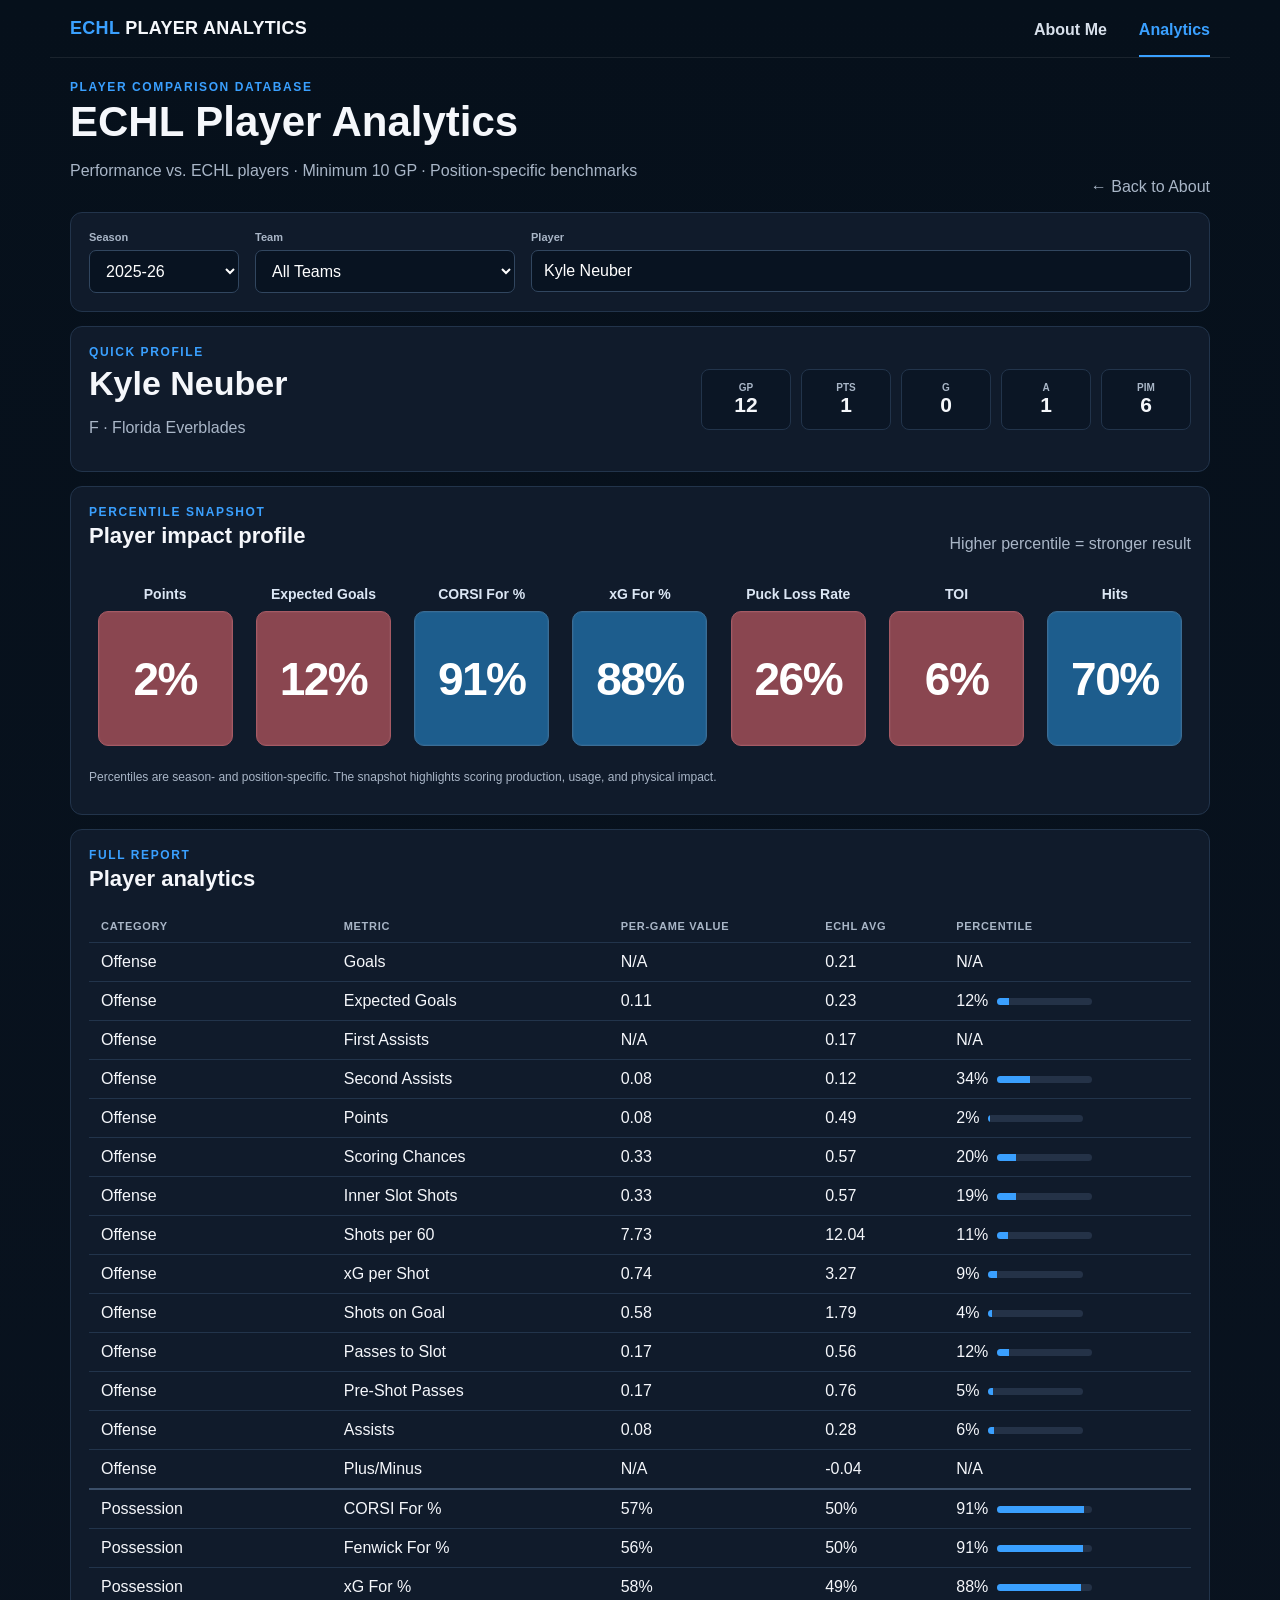
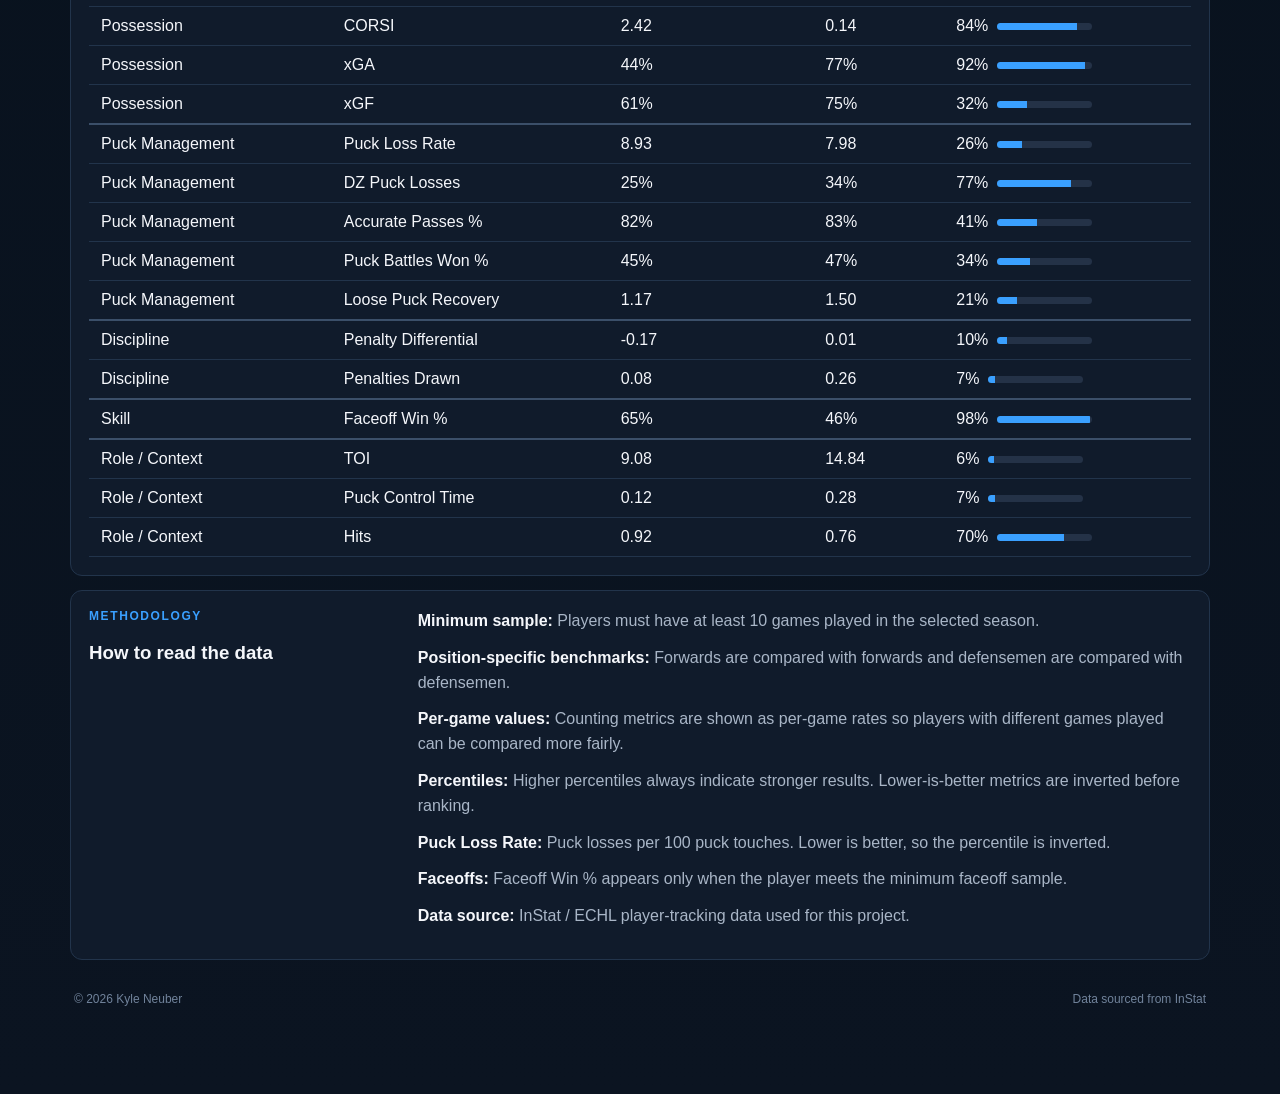
==== analytics.html @ 26c5bf67 "Add files via upload" ====
<!doctype html>
<html lang="en">
<head>
  <meta charset="utf-8">
  <meta name="viewport" content="width=device-width,initial-scale=1">
  <meta name="description" content="ECHL player analytics with position-specific benchmarks, percentile profiles, and searchable player reports.">
  <title>ECHL Player Analytics</title>
  <link rel="stylesheet" href="./style.css?v=23">
</head>
<body>
  <main class="wrap analytics-wrap">
    <header class="site-header compact">
      <a class="brand" href="./index.html">ECHL <span>PLAYER ANALYTICS</span></a>
      <nav class="top-nav">
        <a href="./index.html">About Me</a>
        <a class="active" href="./analytics.html">Analytics</a>
      </nav>
    </header>

    <section class="page-title">
      <div>
        <p class="eyebrow">PLAYER COMPARISON DATABASE</p>
        <h1>ECHL Player Analytics</h1>
        <p class="sub">Performance vs. ECHL players · Minimum 10 GP · Position-specific benchmarks</p>
      </div>
      <a class="back-link" href="./index.html">← Back to About</a>
    </section>

    <section class="controls card" id="analytics">
      <label>Season
        <select id="season"></select>
      </label>
      <label>Team
        <select id="team"></select>
      </label>
      <label class="player-search">Player
        <input id="player" list="players" placeholder="Search player" autocomplete="off">
        <datalist id="players"></datalist>
      </label>
    </section>

    <section class="hero card">
      <div>
        <p class="eyebrow">QUICK PROFILE</p>
        <h2 id="playerName">Loading…</h2>
        <p id="playerMeta" class="sub"></p>
      </div>
      <div class="stats season-stats">
        <div><span>GP</span><strong id="gp">—</strong></div>
        <div><span>PTS</span><strong id="pts">—</strong></div>
        <div><span>G</span><strong id="goals">—</strong></div>
        <div><span>A</span><strong id="assists">—</strong></div>
        <div><span>PIM</span><strong id="pim">—</strong></div>
      </div>
    </section>

    <section class="card">
      <div class="section-head">
        <div><p class="eyebrow">PERCENTILE SNAPSHOT</p><h3>Player impact profile</h3></div>
        <span class="note">Higher percentile = stronger result</span>
      </div>
      <div class="percentile-grid" id="profileSnapshot"></div>
      <p class="chart-note">Percentiles are season- and position-specific. The snapshot highlights scoring production, usage, and physical impact.</p>
    </section>

    <section class="card">
      <div class="section-head">
        <div><p class="eyebrow">FULL REPORT</p><h3>Player analytics</h3></div>
      </div>
      <div class="table-wrap">
        <table>
          <thead><tr><th>Category</th><th>Metric</th><th>Per-game value</th><th>ECHL Avg</th><th>Percentile</th></tr></thead>
          <tbody id="metrics"></tbody>
        </table>
      </div>
    </section>

    <section class="card info-grid" id="methodology">
      <div>
        <p class="eyebrow">METHODOLOGY</p>
        <h3>How to read the data</h3>
      </div>
      <div class="info-copy">
        <p><strong>Minimum sample:</strong> Players must have at least 10 games played in the selected season.</p>
        <p><strong>Position-specific benchmarks:</strong> Forwards are compared with forwards and defensemen are compared with defensemen.</p>
        <p><strong>Per-game values:</strong> Counting metrics are shown as per-game rates so players with different games played can be compared more fairly.</p>
        <p><strong>Percentiles:</strong> Higher percentiles always indicate stronger results. Lower-is-better metrics are inverted before ranking.</p>
        <p><strong>Puck Loss Rate:</strong> Puck losses per 100 puck touches. Lower is better, so the percentile is inverted.</p>
        <p><strong>Faceoffs:</strong> Faceoff Win % appears only when the player meets the minimum faceoff sample.</p>
        <p><strong>Data source:</strong> InStat / ECHL player-tracking data used for this project.</p>
      </div>
    </section>

    <footer><span>© 2026 Kyle Neuber</span><span>Data sourced from InStat</span></footer>
  </main>
  <script src="./app.js?v=23"></script>
</body>
</html>
---- style.css ----
:root{
  --bg:#07111d;
  --bg2:#0a1422;
  --card:#111c2c;
  --card2:#0c1725;
  --line:#22344b;
  --text:#f5f7fb;
  --muted:#a9b6c7;
  --accent:#3aa0ff;
  --accent2:#286de9;
}
*{box-sizing:border-box}
html{scroll-behavior:smooth}
body{
  margin:0;
  background:linear-gradient(180deg,#06101b,#0b1421);
  color:var(--text);
  font-family:Inter,Segoe UI,Arial,sans-serif;
}
a{color:inherit}
.brand{font-weight:900;letter-spacing:.3px;text-decoration:none;color:var(--accent);font-size:18px}
.brand span{color:var(--text)}
.top-nav{display:flex;gap:32px}
.top-nav a{color:#d8e0eb;text-decoration:none;font-weight:700;padding:20px 0 16px;border-bottom:2px solid transparent}
.top-nav a.active,.top-nav a:hover{color:var(--accent);border-color:var(--accent)}
.home-nav{
  height:58px;padding:0 30px;display:flex;align-items:center;justify-content:space-between;
  border-bottom:1px solid rgba(255,255,255,.08);background:#06101b;position:relative;z-index:5
}

/* ABOUT / LANDING PAGE */
.home-body{min-height:100vh;background:#06101b}
.about-hero{
  min-height:calc(100vh - 58px);
  display:grid;grid-template-columns:minmax(430px,46%) minmax(0,54%);
  background:radial-gradient(circle at 12% 20%,#0c1e32 0,#07111d 48%,#06101b 100%);
}
.about-copy{
  padding:58px 38px 40px 38px;max-width:600px;align-self:center;
  position:relative;z-index:2
}
.about-copy h1{font-size:clamp(48px,6vw,74px);line-height:.95;margin:0 0 14px;letter-spacing:-2px}
.motto{margin:0;color:#c3cad5;font-style:italic;font-size:20px}
.accent-rule{width:38px;height:2px;background:var(--accent);margin:24px 0}
.about-copy>p{font-size:16px;line-height:1.55;color:#eef2f8;margin:0 0 18px}
.winning-block{display:grid;grid-template-columns:40px 1fr;gap:14px;margin:20px 0}
.trophy-icon{font-size:28px;color:var(--accent)}
.winning-block h2{margin:0 0 6px;color:var(--accent);font-size:24px}
.winning-block p{margin:0;color:#eef2f8;line-height:1.5}
blockquote{
  margin:20px 0 24px;padding:0 0 0 14px;border-left:2px solid var(--accent);
  font-size:17px;font-weight:800;line-height:1.5
}
.cta{
  display:inline-flex;align-items:center;gap:20px;text-decoration:none;background:linear-gradient(90deg,var(--accent2),#3d8af7);
  color:white;font-weight:900;padding:17px 22px;border-radius:6px;letter-spacing:.2px
}
.cta:hover{filter:brightness(1.08)}
.about-photo{position:relative;min-height:calc(100vh - 58px);overflow:hidden}
.about-photo:before{
  content:"";position:absolute;inset:0;z-index:1;
  background:linear-gradient(90deg,#07111d 0%,rgba(7,17,29,.58) 8%,rgba(7,17,29,.08) 25%,rgba(7,17,29,0) 48%)
}
.about-photo img{
  width:100%;height:100%;object-fit:cover;object-position:center 27%;display:block;
}

/* ANALYTICS PAGE */
.wrap{max-width:1180px;margin:auto;padding:26px 20px 70px}
.analytics-wrap{padding-top:0}
.site-header.compact{
  margin:0 -20px 22px;padding:0 20px;height:58px;display:flex;align-items:center;justify-content:space-between;
  border-bottom:1px solid rgba(255,255,255,.08)
}
.page-title{display:flex;justify-content:space-between;gap:24px;align-items:flex-end;margin-bottom:16px}
.page-title h1{font-size:42px;margin:4px 0 6px}
.back-link{color:var(--muted);text-decoration:none}
.eyebrow{font-size:12px;font-weight:900;letter-spacing:1.6px;color:var(--accent);margin:0}
.sub,.note,.chart-note{color:var(--muted)}
.card{background:rgba(17,28,44,.96);border:1px solid var(--line);border-radius:12px;padding:18px;margin:14px 0}
.controls{display:flex;gap:16px}
.controls label{font-size:11px;font-weight:900;color:var(--muted);display:flex;flex-direction:column;gap:7px}
.player-search{flex:1}
select,input{background:#081321;border:1px solid #31465f;color:white;border-radius:7px;padding:11px 12px;font-size:16px;width:100%}
.hero{display:flex;justify-content:space-between;align-items:center;gap:25px}
.hero h2{font-size:34px;margin:5px 0}
.stats{display:grid;grid-template-columns:repeat(5,minmax(90px,1fr));gap:10px}
.stats div{background:#0b1625;border:1px solid var(--line);padding:12px;border-radius:8px}
.stats span{display:block;color:var(--muted);font-size:10px;font-weight:900}
.stats strong{font-size:21px}
.section-head{display:flex;justify-content:space-between;align-items:end;gap:20px}
.section-head h3{font-size:22px;margin:4px 0}
.chart-wrap{height:390px;margin-top:18px}
.chart-note{font-size:12px}
.table-wrap{overflow:auto;margin-top:14px}
table{width:100%;border-collapse:collapse;min-width:760px}
th,td{padding:10px 12px;border-bottom:1px solid var(--line);text-align:left}
th{color:var(--muted);font-size:11px;text-transform:uppercase;letter-spacing:.7px}
td:nth-child(n+3){font-variant-numeric:tabular-nums}
.category-start td{border-top:2px solid #3b4f69}
.pct{display:flex;align-items:center;gap:9px}
.bar{width:95px;height:7px;background:#243247;border-radius:99px;overflow:hidden}
.bar i{display:block;height:100%;background:var(--accent)}
.info-grid{display:grid;grid-template-columns:minmax(220px,.7fr) minmax(0,1.8fr);gap:28px}
.info-copy p{margin:0 0 12px;line-height:1.55;color:var(--muted)}
.info-copy strong{color:var(--text)}
footer{display:flex;justify-content:space-between;color:#71839b;font-size:12px;padding:18px 4px}

@media(max-width:900px){
  .about-hero{grid-template-columns:1fr}
  .about-copy{max-width:none;padding:42px 24px 36px}
  .about-photo{min-height:70vh}
  .about-photo:before{background:linear-gradient(180deg,#07111d 0%,rgba(7,17,29,.25) 18%,rgba(7,17,29,0) 50%)}
}
@media(max-width:760px){
  .home-nav{padding:0 18px}
  .top-nav{gap:18px}
  .brand{font-size:15px}
  .about-copy h1{font-size:48px}
  .motto{font-size:17px}
  .page-title,.hero{display:block}
  .stats{grid-template-columns:repeat(2,1fr);margin-top:18px}
  .controls{flex-direction:column}
  .section-head{display:block}
  .chart-wrap{height:470px}
  .info-grid{grid-template-columns:1fr}
}

/* v4 */
img{max-width:100%}.about-copy p{overflow-wrap:anywhere}


/* v5 — compact one-screen About page */
@media (min-width: 901px) and (min-height: 700px) {
  .home-nav{
    height:50px;
    padding:0 28px;
  }
  .home-nav .top-nav a{
    padding:16px 0 13px;
  }
  .about-hero{
    height:calc(100vh - 50px);
    min-height:0;
    grid-template-columns:minmax(500px,48%) minmax(0,52%);
    overflow:hidden;
  }
  .about-copy{
    padding:24px 34px 22px;
    max-width:680px;
    align-self:center;
  }
  .about-copy h1{
    font-size:clamp(44px,4.2vw,62px);
    margin-bottom:8px;
  }
  .motto{
    font-size:16px;
  }
  .accent-rule{
    margin:14px 0;
  }
  .about-copy>p{
    font-size:14px;
    line-height:1.38;
    margin-bottom:10px;
  }
  .winning-block{
    grid-template-columns:32px 1fr;
    gap:10px;
    margin:11px 0;
  }
  .trophy-icon{
    font-size:22px;
  }
  .winning-block h2{
    font-size:20px;
    margin-bottom:3px;
  }
  .winning-block p{
    font-size:14px;
    line-height:1.35;
  }
  blockquote{
    margin:11px 0 14px;
    font-size:14px;
    line-height:1.35;
  }
  .cta{
    padding:13px 18px;
    font-size:13px;
  }
  .about-photo{
    min-height:0;
    height:100%;
  }
  .about-photo img{
    height:100%;
    object-position:center 28%;
  }
}

/* v6 — show the full championship photo on the About page */
@media (min-width: 901px) {
  .about-photo{
    display:flex;
    align-items:center;
    justify-content:center;
    background:#06101b;
  }
  .about-photo img{
    width:100%;
    height:100%;
    object-fit:contain;
    object-position:center center;
  }
  .about-photo:before{
    pointer-events:none;
  }
}

/* v7 — About page typography polish and achievement strip */
.achievement-strip{
  display:flex;
  flex-wrap:wrap;
  gap:8px 10px;
  margin:10px 0 2px;
}
.achievement-strip span{
  display:inline-flex;
  align-items:center;
  min-height:28px;
  padding:6px 10px;
  border:1px solid #28415e;
  border-radius:999px;
  background:rgba(20,48,76,.42);
  color:#d9e9fb;
  font-size:12px;
  font-weight:800;
  letter-spacing:.1px;
}
@media (min-width: 901px) and (min-height: 700px){
  .about-copy h1{
    font-size:clamp(40px,3.9vw,56px);
    margin-bottom:7px;
  }
  .motto{
    font-size:15px;
  }
  .achievement-strip{
    margin:9px 0 1px;
  }
  .achievement-strip span{
    min-height:24px;
    padding:5px 9px;
    font-size:11px;
  }
  .accent-rule{
    margin:12px 0;
  }
  .about-copy>p{
    font-size:13.5px;
    line-height:1.36;
    margin-bottom:9px;
  }
  .winning-block{
    margin:10px 0;
  }
  .winning-block h2{
    font-size:19px;
  }
  .winning-block p{
    font-size:13.5px;
    line-height:1.34;
  }
  blockquote{
    margin:10px 0 13px;
    font-size:13.5px;
    line-height:1.34;
  }
}

/* v8 — traditional season stats */
.season-stats strong{font-variant-numeric:tabular-nums}.season-stats div{min-width:86px}

/* v9 — ordered report + quick profile polish */
.season-stats{
  align-items:stretch;
}
.season-stats div{
  text-align:center;
}

/* v10 — five-metric percentile snapshot */
.chart-wrap{height:330px}
@media(max-width:760px){.chart-wrap{height:380px}}

/* v11 — square percentile cards + global player search */
.percentile-grid{
  display:grid;
  grid-template-columns:repeat(5,minmax(120px,1fr));
  gap:18px;
  padding:18px 4px 10px;
}
.percentile-card{
  min-width:0;
  text-align:center;
}
.percentile-card-label{
  min-height:42px;
  display:flex;
  align-items:flex-end;
  justify-content:center;
  padding:0 4px 9px;
  color:#dbe6f4;
  font-size:15px;
  font-weight:700;
}
.percentile-card-box{
  aspect-ratio:1/1;
  max-width:155px;
  margin:0 auto;
  display:flex;
  align-items:center;
  justify-content:center;
  border-radius:9px;
  border:1px solid #315476;
  background:#1d5d8d;
  box-shadow:inset 0 0 0 1px rgba(255,255,255,.03);
  color:#fff;
  font-size:clamp(32px,3.2vw,52px);
  font-weight:900;
  letter-spacing:-1.5px;
  font-variant-numeric:tabular-nums;
}
@media(max-width:900px){
  .percentile-grid{grid-template-columns:repeat(3,1fr)}
}
@media(max-width:560px){
  .percentile-grid{grid-template-columns:repeat(2,1fr);gap:12px}
  .percentile-card-label{font-size:13px}
}

/* v12 — force square percentile card layout */
#profileChart,.chart-wrap{display:none!important}
.percentile-grid{
  display:grid!important;
  grid-template-columns:repeat(5,minmax(120px,1fr));
  gap:18px;
  padding:20px 4px 12px;
}
.percentile-card{text-align:center}
.percentile-card-label{
  min-height:38px;
  display:flex;
  align-items:flex-end;
  justify-content:center;
  padding-bottom:9px;
  font-size:15px;
  font-weight:800;
  color:#dbe6f4;
}
.percentile-card-box{
  width:min(100%,150px);
  aspect-ratio:1/1;
  margin:0 auto;
  display:flex;
  align-items:center;
  justify-content:center;
  border-radius:10px;
  background:#1d5d8d;
  border:1px solid #3b6d95;
  color:#fff;
  font-size:46px;
  font-weight:900;
}
@media(max-width:900px){.percentile-grid{grid-template-columns:repeat(3,1fr)}}
@media(max-width:560px){.percentile-grid{grid-template-columns:repeat(2,1fr)}}

/* v13 — seven-metric player impact snapshot */
.percentile-grid{
  grid-template-columns:repeat(7,minmax(105px,1fr))!important;
  gap:14px!important;
}
.percentile-card-box{
  max-width:135px;
}
.percentile-card-label{
  font-size:14px;
}
@media(max-width:1100px){
  .percentile-grid{grid-template-columns:repeat(4,1fr)!important}
}
@media(max-width:760px){
  .percentile-grid{grid-template-columns:repeat(2,1fr)!important}
}

/* v18 — stable percentile colors */
.percentile-card-box.at-or-above-midpoint{
  background:#1d5d8d !important;
  border-color:#3b6d95 !important;
}
.percentile-card-box.below-midpoint{
  background:#8a4650 !important;
  border-color:#a65a64 !important;
}

/* v23 — season/team/player controls */
.controls > label:first-child{flex:0 0 150px}
.controls > label:nth-child(2){flex:0 0 260px}
.controls .player-search{flex:1}
@media(max-width:760px){
  .controls > label:first-child,
  .controls > label:nth-child(2){flex:1 1 auto}
}
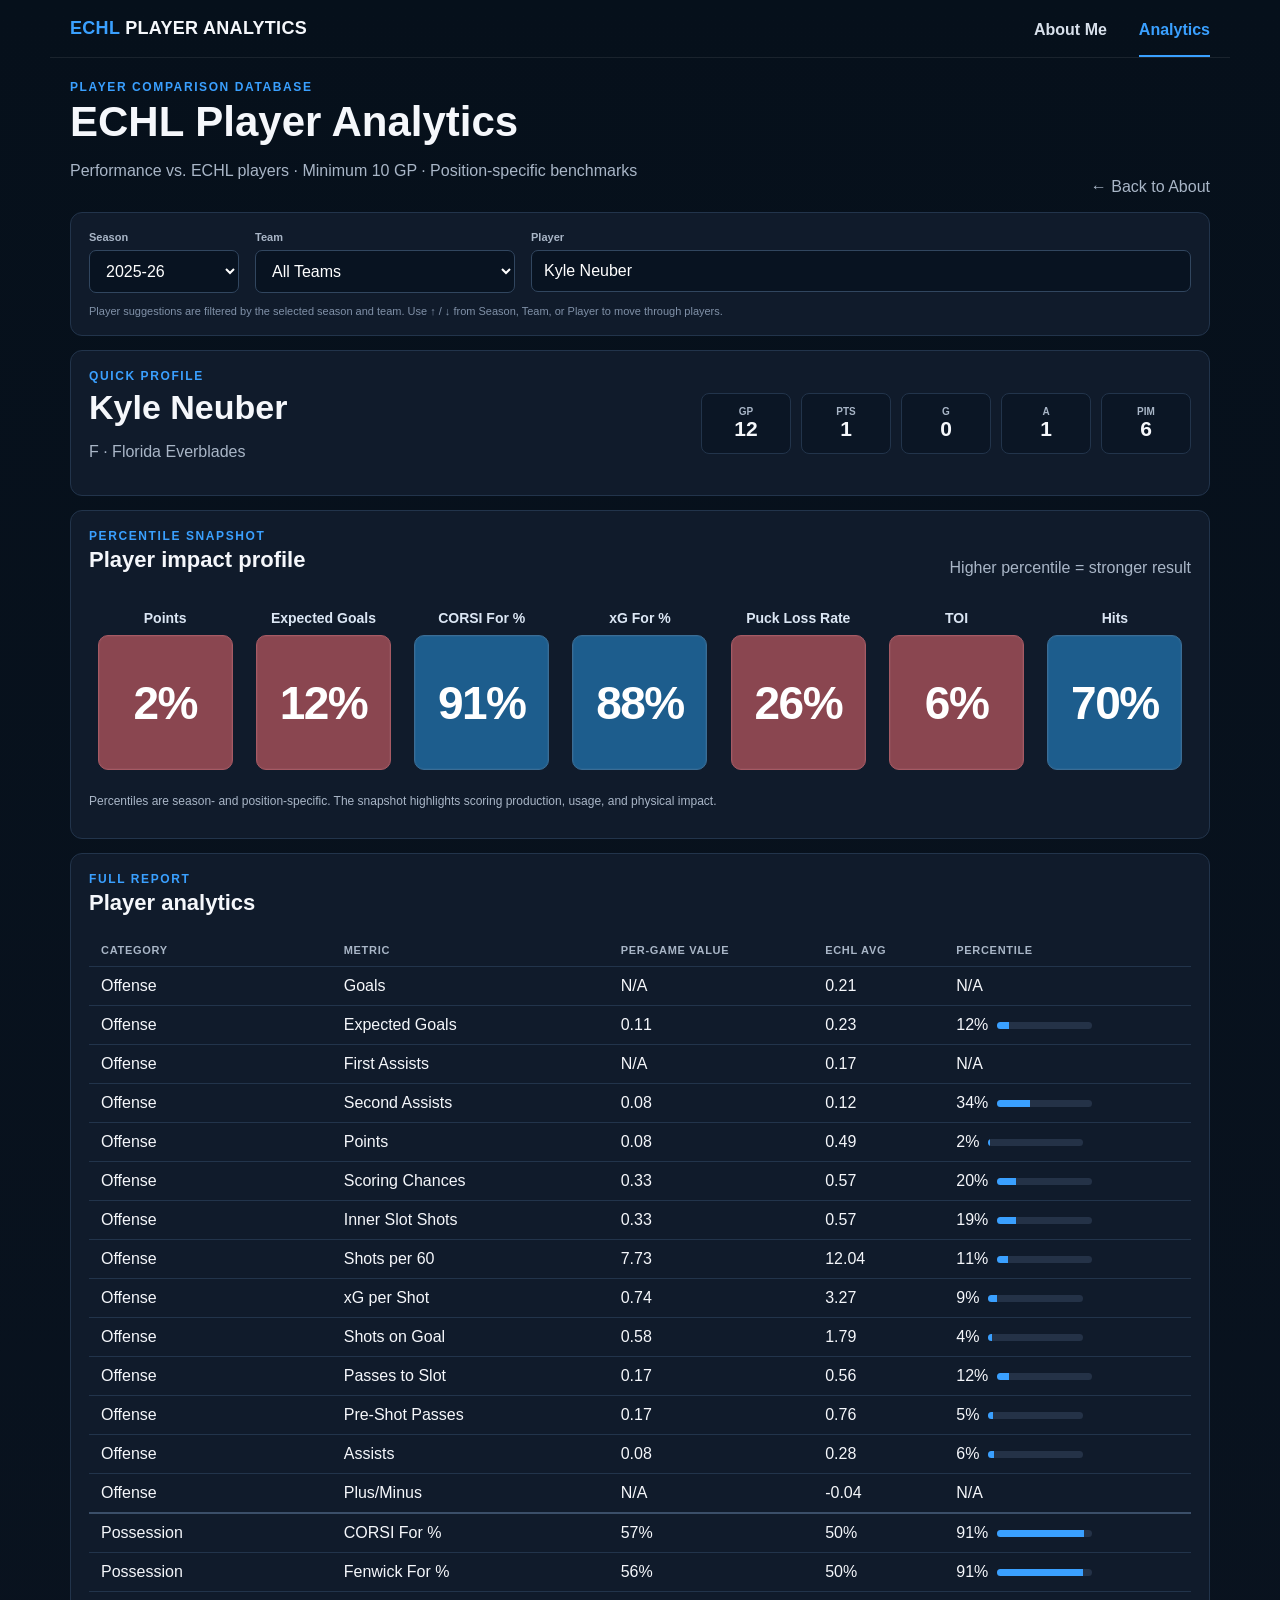
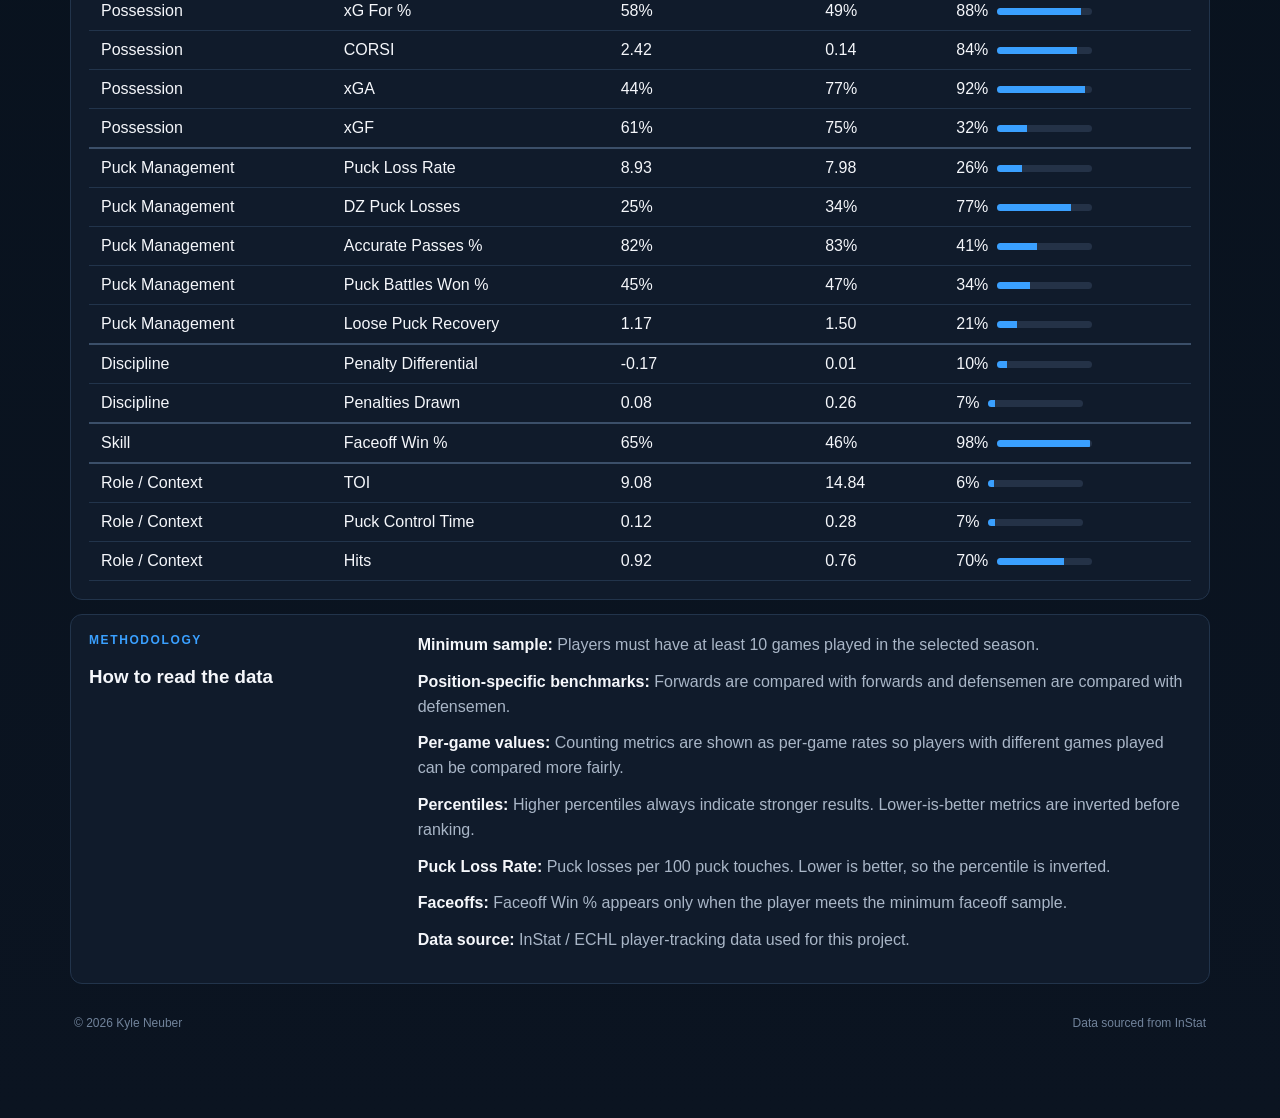
==== commit 42419d3e: "Add files via upload" ====
--- a/analytics.html
+++ b/analytics.html
@@ -3,9 +3,12 @@
 <head>
   <meta charset="utf-8">
   <meta name="viewport" content="width=device-width,initial-scale=1">
+  <meta http-equiv="Cache-Control" content="no-cache, no-store, must-revalidate">
+  <meta http-equiv="Pragma" content="no-cache">
+  <meta http-equiv="Expires" content="0">
   <meta name="description" content="ECHL player analytics with position-specific benchmarks, percentile profiles, and searchable player reports.">
   <title>ECHL Player Analytics</title>
-  <link rel="stylesheet" href="./style.css?v=23">
+  <link rel="stylesheet" href="./style.css?v=25">
 </head>
 <body>
   <main class="wrap analytics-wrap">
@@ -31,12 +34,13 @@
         <select id="season"></select>
       </label>
       <label>Team
-        <select id="team"></select>
+        <select id="team"><option value="All Teams">All Teams</option></select>
       </label>
       <label class="player-search">Player
         <input id="player" list="players" placeholder="Search player" autocomplete="off">
         <datalist id="players"></datalist>
       </label>
+    <div class="filter-hint">Player suggestions are filtered by the selected season and team. Use ↑ / ↓ from Season, Team, or Player to move through players.</div>
     </section>
 
     <section class="hero card">
@@ -93,6 +97,6 @@
 
     <footer><span>© 2026 Kyle Neuber</span><span>Data sourced from InStat</span></footer>
   </main>
-  <script src="./app.js?v=23"></script>
+  <script src="./app.js?v=25"></script>
 </body>
 </html>
--- a/style.css
+++ b/style.css
@@ -414,3 +414,24 @@
   .controls > label:first-child,
   .controls > label:nth-child(2){flex:1 1 auto}
 }
+
+/* v24 — make 3-filter controls unmistakable */
+.controls{
+  display:grid !important;
+  grid-template-columns:150px 260px minmax(280px,1fr) !important;
+  gap:16px !important;
+}
+.controls > label{
+  width:100% !important;
+}
+@media(max-width:820px){
+  .controls{grid-template-columns:1fr !important;}
+}
+
+/* v25 — filter-aware player suggestions */
+.filter-hint{
+  grid-column:1 / -1;
+  margin-top:-4px;
+  color:#8091a8;
+  font-size:11px;
+}
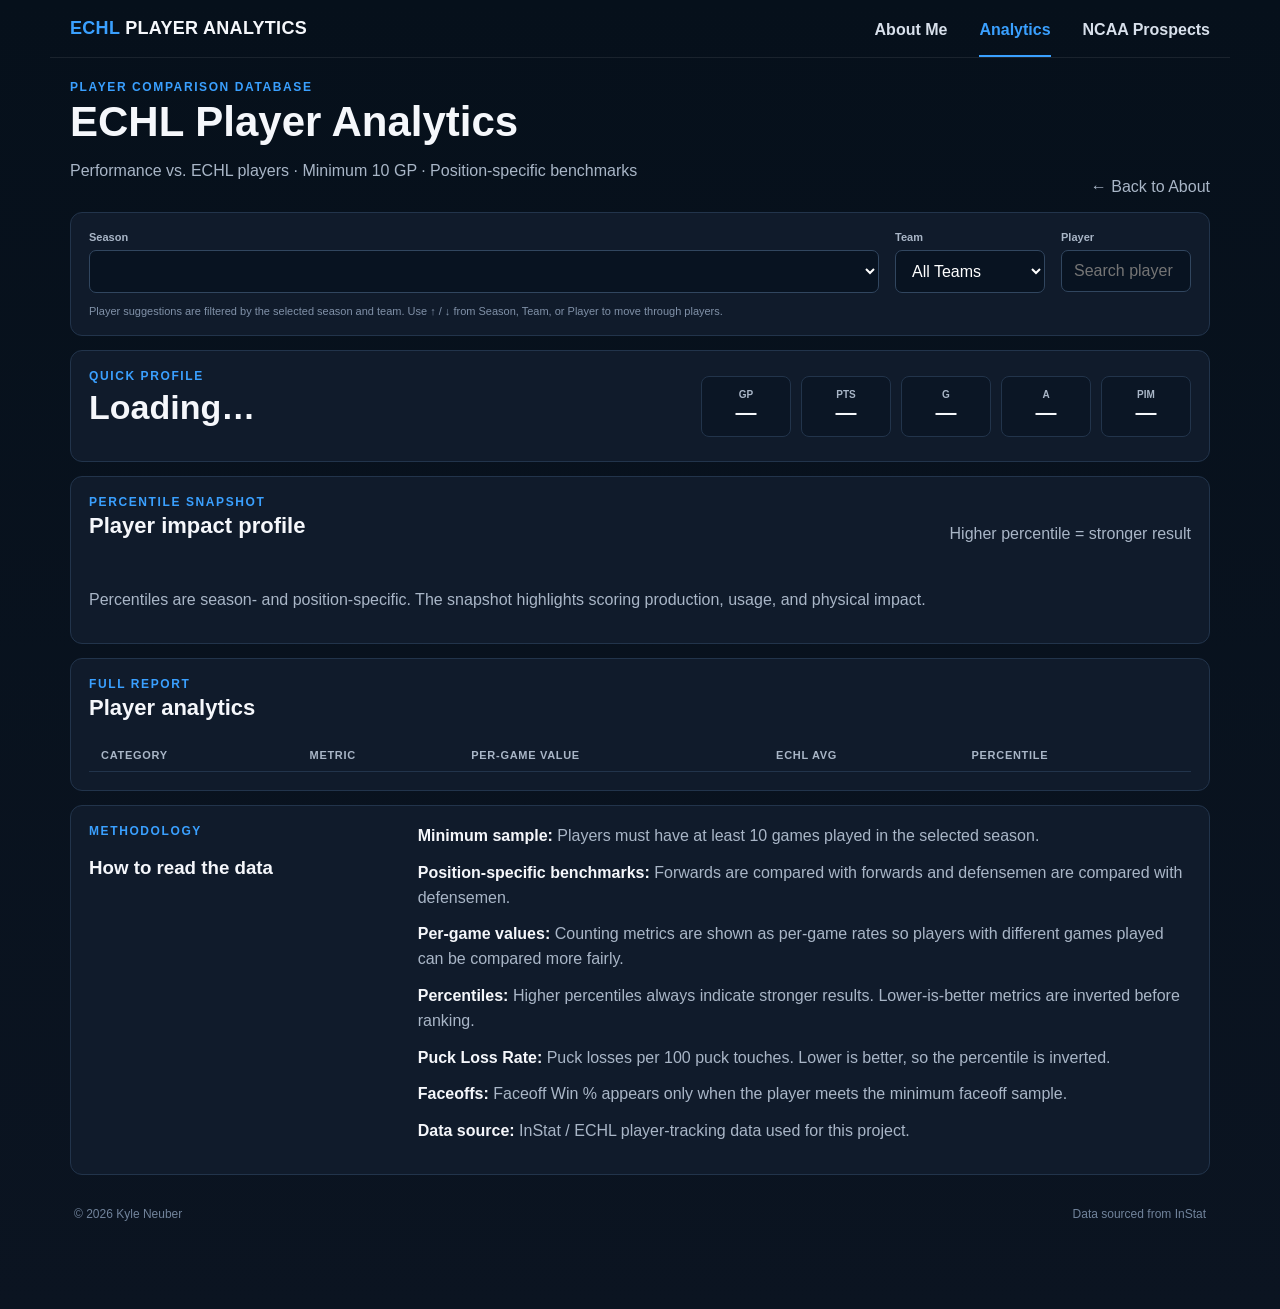
==== commit 811e079a: "Add files via upload" ====
--- a/analytics.html
+++ b/analytics.html
@@ -17,6 +17,7 @@
       <nav class="top-nav">
         <a href="./index.html">About Me</a>
         <a class="active" href="./analytics.html">Analytics</a>
+        <a href="./prospects/prospects.html">NCAA Prospects</a>
       </nav>
     </header>
 
--- a/style.css
+++ b/style.css
@@ -1,4 +1,3 @@
-
 :root{
   --bg:#07111d;
   --bg2:#0a1422;
@@ -9,6 +8,12 @@
   --muted:#a9b6c7;
   --accent:#3aa0ff;
   --accent2:#286de9;
+
+  --tier-nhl:#3aa0ff;
+  --tier-ahl:#4f8fd6;
+  --tier-del:#2fb8a3;
+  --tier-echl:#7e93ac;
+  --tier-none:#4a5568;
 }
 *{box-sizing:border-box}
 html{scroll-behavior:smooth}
@@ -24,49 +29,7 @@
 .top-nav{display:flex;gap:32px}
 .top-nav a{color:#d8e0eb;text-decoration:none;font-weight:700;padding:20px 0 16px;border-bottom:2px solid transparent}
 .top-nav a.active,.top-nav a:hover{color:var(--accent);border-color:var(--accent)}
-.home-nav{
-  height:58px;padding:0 30px;display:flex;align-items:center;justify-content:space-between;
-  border-bottom:1px solid rgba(255,255,255,.08);background:#06101b;position:relative;z-index:5
-}
 
-/* ABOUT / LANDING PAGE */
-.home-body{min-height:100vh;background:#06101b}
-.about-hero{
-  min-height:calc(100vh - 58px);
-  display:grid;grid-template-columns:minmax(430px,46%) minmax(0,54%);
-  background:radial-gradient(circle at 12% 20%,#0c1e32 0,#07111d 48%,#06101b 100%);
-}
-.about-copy{
-  padding:58px 38px 40px 38px;max-width:600px;align-self:center;
-  position:relative;z-index:2
-}
-.about-copy h1{font-size:clamp(48px,6vw,74px);line-height:.95;margin:0 0 14px;letter-spacing:-2px}
-.motto{margin:0;color:#c3cad5;font-style:italic;font-size:20px}
-.accent-rule{width:38px;height:2px;background:var(--accent);margin:24px 0}
-.about-copy>p{font-size:16px;line-height:1.55;color:#eef2f8;margin:0 0 18px}
-.winning-block{display:grid;grid-template-columns:40px 1fr;gap:14px;margin:20px 0}
-.trophy-icon{font-size:28px;color:var(--accent)}
-.winning-block h2{margin:0 0 6px;color:var(--accent);font-size:24px}
-.winning-block p{margin:0;color:#eef2f8;line-height:1.5}
-blockquote{
-  margin:20px 0 24px;padding:0 0 0 14px;border-left:2px solid var(--accent);
-  font-size:17px;font-weight:800;line-height:1.5
-}
-.cta{
-  display:inline-flex;align-items:center;gap:20px;text-decoration:none;background:linear-gradient(90deg,var(--accent2),#3d8af7);
-  color:white;font-weight:900;padding:17px 22px;border-radius:6px;letter-spacing:.2px
-}
-.cta:hover{filter:brightness(1.08)}
-.about-photo{position:relative;min-height:calc(100vh - 58px);overflow:hidden}
-.about-photo:before{
-  content:"";position:absolute;inset:0;z-index:1;
-  background:linear-gradient(90deg,#07111d 0%,rgba(7,17,29,.58) 8%,rgba(7,17,29,.08) 25%,rgba(7,17,29,0) 48%)
-}
-.about-photo img{
-  width:100%;height:100%;object-fit:cover;object-position:center 27%;display:block;
-}
-
-/* ANALYTICS PAGE */
 .wrap{max-width:1180px;margin:auto;padding:26px 20px 70px}
 .analytics-wrap{padding-top:0}
 .site-header.compact{
@@ -79,20 +42,34 @@
 .eyebrow{font-size:12px;font-weight:900;letter-spacing:1.6px;color:var(--accent);margin:0}
 .sub,.note,.chart-note{color:var(--muted)}
 .card{background:rgba(17,28,44,.96);border:1px solid var(--line);border-radius:12px;padding:18px;margin:14px 0}
-.controls{display:flex;gap:16px}
+.controls{
+  display:grid;
+  grid-template-columns:minmax(280px,1fr) 150px 130px;
+  gap:16px;
+}
 .controls label{font-size:11px;font-weight:900;color:var(--muted);display:flex;flex-direction:column;gap:7px}
-.player-search{flex:1}
 select,input{background:#081321;border:1px solid #31465f;color:white;border-radius:7px;padding:11px 12px;font-size:16px;width:100%}
-.hero{display:flex;justify-content:space-between;align-items:center;gap:25px}
+.filter-hint{grid-column:1/-1;margin-top:-4px;color:#8091a8;font-size:11px}
+
+.hero{display:flex;justify-content:space-between;align-items:center;gap:25px;flex-wrap:wrap}
 .hero h2{font-size:34px;margin:5px 0}
 .stats{display:grid;grid-template-columns:repeat(5,minmax(90px,1fr));gap:10px}
-.stats div{background:#0b1625;border:1px solid var(--line);padding:12px;border-radius:8px}
+.stats div{background:#0b1625;border:1px solid var(--line);padding:12px;border-radius:8px;text-align:center}
 .stats span{display:block;color:var(--muted);font-size:10px;font-weight:900}
-.stats strong{font-size:21px}
-.section-head{display:flex;justify-content:space-between;align-items:end;gap:20px}
+.stats strong{font-size:21px;font-variant-numeric:tabular-nums}
+
+.section-head{display:flex;justify-content:space-between;align-items:end;gap:20px;flex-wrap:wrap}
 .section-head h3{font-size:22px;margin:4px 0}
-.chart-wrap{height:390px;margin-top:18px}
-.chart-note{font-size:12px}
+
+.percentile-grid{display:grid;grid-template-columns:repeat(7,minmax(105px,1fr));gap:14px;padding:20px 4px 12px}
+.percentile-card{text-align:center}
+.percentile-card-label{min-height:38px;display:flex;align-items:flex-end;justify-content:center;padding-bottom:9px;font-size:14px;font-weight:800;color:#dbe6f4}
+.percentile-card-box{width:min(100%,135px);aspect-ratio:1/1;margin:0 auto;display:flex;align-items:center;justify-content:center;border-radius:10px;border:1px solid #3b6d95;color:#fff;font-size:40px;font-weight:900}
+.percentile-card-box.at-or-above-midpoint{background:#1d5d8d}
+.percentile-card-box.below-midpoint{background:#8a4650;border-color:#a65a64}
+@media(max-width:1100px){.percentile-grid{grid-template-columns:repeat(4,1fr)}}
+@media(max-width:760px){.percentile-grid{grid-template-columns:repeat(2,1fr)}}
+
 .table-wrap{overflow:auto;margin-top:14px}
 table{width:100%;border-collapse:collapse;min-width:760px}
 th,td{padding:10px 12px;border-bottom:1px solid var(--line);text-align:left}
@@ -102,336 +79,45 @@
 .pct{display:flex;align-items:center;gap:9px}
 .bar{width:95px;height:7px;background:#243247;border-radius:99px;overflow:hidden}
 .bar i{display:block;height:100%;background:var(--accent)}
+
 .info-grid{display:grid;grid-template-columns:minmax(220px,.7fr) minmax(0,1.8fr);gap:28px}
 .info-copy p{margin:0 0 12px;line-height:1.55;color:var(--muted)}
 .info-copy strong{color:var(--text)}
 footer{display:flex;justify-content:space-between;color:#71839b;font-size:12px;padding:18px 4px}
 
-@media(max-width:900px){
-  .about-hero{grid-template-columns:1fr}
-  .about-copy{max-width:none;padding:42px 24px 36px}
-  .about-photo{min-height:70vh}
-  .about-photo:before{background:linear-gradient(180deg,#07111d 0%,rgba(7,17,29,.25) 18%,rgba(7,17,29,0) 50%)}
+/* ---- Projection panel ---- */
+.projection-grid{display:grid;grid-template-columns:minmax(260px,.85fr) minmax(0,1.4fr);gap:26px;margin-top:16px}
+@media(max-width:900px){.projection-grid{grid-template-columns:1fr}}
+
+.score-panel{background:#0b1625;border:1px solid var(--line);border-radius:10px;padding:20px;text-align:center;margin-bottom:18px}
+.score-value{font-size:52px;font-weight:900;color:var(--accent);line-height:1}
+.score-label{color:var(--muted);font-size:11px;font-weight:900;letter-spacing:1px;text-transform:uppercase;margin-top:6px}
+.score-sub{color:var(--muted);font-size:12px;margin-top:10px;line-height:1.4}
+
+.prob-row{display:grid;grid-template-columns:88px 1fr 50px;align-items:center;gap:10px;margin:9px 0}
+.prob-label{font-size:12px;font-weight:800;color:#dbe6f4}
+.prob-track{height:14px;background:#1a2537;border-radius:99px;overflow:hidden}
+.prob-fill{height:100%;border-radius:99px}
+.prob-pct{font-size:13px;font-weight:800;text-align:right;font-variant-numeric:tabular-nums}
+
+.comps-list{display:flex;flex-direction:column;gap:8px}
+.comp-row{display:grid;grid-template-columns:1.6fr 1fr 90px 70px;gap:10px;align-items:center;background:#0b1625;border:1px solid var(--line);border-radius:8px;padding:10px 12px}
+.comp-name{font-weight:800;font-size:14px}
+.comp-meta{color:var(--muted);font-size:12px}
+.comp-outcome{font-size:11px;font-weight:900;text-align:center;padding:5px 8px;border-radius:99px;letter-spacing:.3px}
+.comp-sim{font-size:12px;color:var(--muted);text-align:right}
+@media(max-width:640px){
+  .comp-row{grid-template-columns:1fr;text-align:left}
+  .comp-sim{text-align:left}
 }
+
+.badge-age{display:inline-flex;gap:6px;align-items:center;background:#0b1625;border:1px solid var(--line);border-radius:99px;padding:5px 12px;font-size:12px;color:var(--muted);font-weight:700}
+
 @media(max-width:760px){
-  .home-nav{padding:0 18px}
-  .top-nav{gap:18px}
-  .brand{font-size:15px}
-  .about-copy h1{font-size:48px}
-  .motto{font-size:17px}
-  .page-title,.hero{display:block}
+  .controls{grid-template-columns:1fr}
+  .page-title{display:block}
+  .hero{display:block}
   .stats{grid-template-columns:repeat(2,1fr);margin-top:18px}
-  .controls{flex-direction:column}
   .section-head{display:block}
-  .chart-wrap{height:470px}
   .info-grid{grid-template-columns:1fr}
 }
-
-/* v4 */
-img{max-width:100%}.about-copy p{overflow-wrap:anywhere}
-
-
-/* v5 — compact one-screen About page */
-@media (min-width: 901px) and (min-height: 700px) {
-  .home-nav{
-    height:50px;
-    padding:0 28px;
-  }
-  .home-nav .top-nav a{
-    padding:16px 0 13px;
-  }
-  .about-hero{
-    height:calc(100vh - 50px);
-    min-height:0;
-    grid-template-columns:minmax(500px,48%) minmax(0,52%);
-    overflow:hidden;
-  }
-  .about-copy{
-    padding:24px 34px 22px;
-    max-width:680px;
-    align-self:center;
-  }
-  .about-copy h1{
-    font-size:clamp(44px,4.2vw,62px);
-    margin-bottom:8px;
-  }
-  .motto{
-    font-size:16px;
-  }
-  .accent-rule{
-    margin:14px 0;
-  }
-  .about-copy>p{
-    font-size:14px;
-    line-height:1.38;
-    margin-bottom:10px;
-  }
-  .winning-block{
-    grid-template-columns:32px 1fr;
-    gap:10px;
-    margin:11px 0;
-  }
-  .trophy-icon{
-    font-size:22px;
-  }
-  .winning-block h2{
-    font-size:20px;
-    margin-bottom:3px;
-  }
-  .winning-block p{
-    font-size:14px;
-    line-height:1.35;
-  }
-  blockquote{
-    margin:11px 0 14px;
-    font-size:14px;
-    line-height:1.35;
-  }
-  .cta{
-    padding:13px 18px;
-    font-size:13px;
-  }
-  .about-photo{
-    min-height:0;
-    height:100%;
-  }
-  .about-photo img{
-    height:100%;
-    object-position:center 28%;
-  }
-}
-
-/* v6 — show the full championship photo on the About page */
-@media (min-width: 901px) {
-  .about-photo{
-    display:flex;
-    align-items:center;
-    justify-content:center;
-    background:#06101b;
-  }
-  .about-photo img{
-    width:100%;
-    height:100%;
-    object-fit:contain;
-    object-position:center center;
-  }
-  .about-photo:before{
-    pointer-events:none;
-  }
-}
-
-/* v7 — About page typography polish and achievement strip */
-.achievement-strip{
-  display:flex;
-  flex-wrap:wrap;
-  gap:8px 10px;
-  margin:10px 0 2px;
-}
-.achievement-strip span{
-  display:inline-flex;
-  align-items:center;
-  min-height:28px;
-  padding:6px 10px;
-  border:1px solid #28415e;
-  border-radius:999px;
-  background:rgba(20,48,76,.42);
-  color:#d9e9fb;
-  font-size:12px;
-  font-weight:800;
-  letter-spacing:.1px;
-}
-@media (min-width: 901px) and (min-height: 700px){
-  .about-copy h1{
-    font-size:clamp(40px,3.9vw,56px);
-    margin-bottom:7px;
-  }
-  .motto{
-    font-size:15px;
-  }
-  .achievement-strip{
-    margin:9px 0 1px;
-  }
-  .achievement-strip span{
-    min-height:24px;
-    padding:5px 9px;
-    font-size:11px;
-  }
-  .accent-rule{
-    margin:12px 0;
-  }
-  .about-copy>p{
-    font-size:13.5px;
-    line-height:1.36;
-    margin-bottom:9px;
-  }
-  .winning-block{
-    margin:10px 0;
-  }
-  .winning-block h2{
-    font-size:19px;
-  }
-  .winning-block p{
-    font-size:13.5px;
-    line-height:1.34;
-  }
-  blockquote{
-    margin:10px 0 13px;
-    font-size:13.5px;
-    line-height:1.34;
-  }
-}
-
-/* v8 — traditional season stats */
-.season-stats strong{font-variant-numeric:tabular-nums}.season-stats div{min-width:86px}
-
-/* v9 — ordered report + quick profile polish */
-.season-stats{
-  align-items:stretch;
-}
-.season-stats div{
-  text-align:center;
-}
-
-/* v10 — five-metric percentile snapshot */
-.chart-wrap{height:330px}
-@media(max-width:760px){.chart-wrap{height:380px}}
-
-/* v11 — square percentile cards + global player search */
-.percentile-grid{
-  display:grid;
-  grid-template-columns:repeat(5,minmax(120px,1fr));
-  gap:18px;
-  padding:18px 4px 10px;
-}
-.percentile-card{
-  min-width:0;
-  text-align:center;
-}
-.percentile-card-label{
-  min-height:42px;
-  display:flex;
-  align-items:flex-end;
-  justify-content:center;
-  padding:0 4px 9px;
-  color:#dbe6f4;
-  font-size:15px;
-  font-weight:700;
-}
-.percentile-card-box{
-  aspect-ratio:1/1;
-  max-width:155px;
-  margin:0 auto;
-  display:flex;
-  align-items:center;
-  justify-content:center;
-  border-radius:9px;
-  border:1px solid #315476;
-  background:#1d5d8d;
-  box-shadow:inset 0 0 0 1px rgba(255,255,255,.03);
-  color:#fff;
-  font-size:clamp(32px,3.2vw,52px);
-  font-weight:900;
-  letter-spacing:-1.5px;
-  font-variant-numeric:tabular-nums;
-}
-@media(max-width:900px){
-  .percentile-grid{grid-template-columns:repeat(3,1fr)}
-}
-@media(max-width:560px){
-  .percentile-grid{grid-template-columns:repeat(2,1fr);gap:12px}
-  .percentile-card-label{font-size:13px}
-}
-
-/* v12 — force square percentile card layout */
-#profileChart,.chart-wrap{display:none!important}
-.percentile-grid{
-  display:grid!important;
-  grid-template-columns:repeat(5,minmax(120px,1fr));
-  gap:18px;
-  padding:20px 4px 12px;
-}
-.percentile-card{text-align:center}
-.percentile-card-label{
-  min-height:38px;
-  display:flex;
-  align-items:flex-end;
-  justify-content:center;
-  padding-bottom:9px;
-  font-size:15px;
-  font-weight:800;
-  color:#dbe6f4;
-}
-.percentile-card-box{
-  width:min(100%,150px);
-  aspect-ratio:1/1;
-  margin:0 auto;
-  display:flex;
-  align-items:center;
-  justify-content:center;
-  border-radius:10px;
-  background:#1d5d8d;
-  border:1px solid #3b6d95;
-  color:#fff;
-  font-size:46px;
-  font-weight:900;
-}
-@media(max-width:900px){.percentile-grid{grid-template-columns:repeat(3,1fr)}}
-@media(max-width:560px){.percentile-grid{grid-template-columns:repeat(2,1fr)}}
-
-/* v13 — seven-metric player impact snapshot */
-.percentile-grid{
-  grid-template-columns:repeat(7,minmax(105px,1fr))!important;
-  gap:14px!important;
-}
-.percentile-card-box{
-  max-width:135px;
-}
-.percentile-card-label{
-  font-size:14px;
-}
-@media(max-width:1100px){
-  .percentile-grid{grid-template-columns:repeat(4,1fr)!important}
-}
-@media(max-width:760px){
-  .percentile-grid{grid-template-columns:repeat(2,1fr)!important}
-}
-
-/* v18 — stable percentile colors */
-.percentile-card-box.at-or-above-midpoint{
-  background:#1d5d8d !important;
-  border-color:#3b6d95 !important;
-}
-.percentile-card-box.below-midpoint{
-  background:#8a4650 !important;
-  border-color:#a65a64 !important;
-}
-
-/* v23 — season/team/player controls */
-.controls > label:first-child{flex:0 0 150px}
-.controls > label:nth-child(2){flex:0 0 260px}
-.controls .player-search{flex:1}
-@media(max-width:760px){
-  .controls > label:first-child,
-  .controls > label:nth-child(2){flex:1 1 auto}
-}
-
-/* v24 — make 3-filter controls unmistakable */
-.controls{
-  display:grid !important;
-  grid-template-columns:150px 260px minmax(280px,1fr) !important;
-  gap:16px !important;
-}
-.controls > label{
-  width:100% !important;
-}
-@media(max-width:820px){
-  .controls{grid-template-columns:1fr !important;}
-}
-
-/* v25 — filter-aware player suggestions */
-.filter-hint{
-  grid-column:1 / -1;
-  margin-top:-4px;
-  color:#8091a8;
-  font-size:11px;
-}
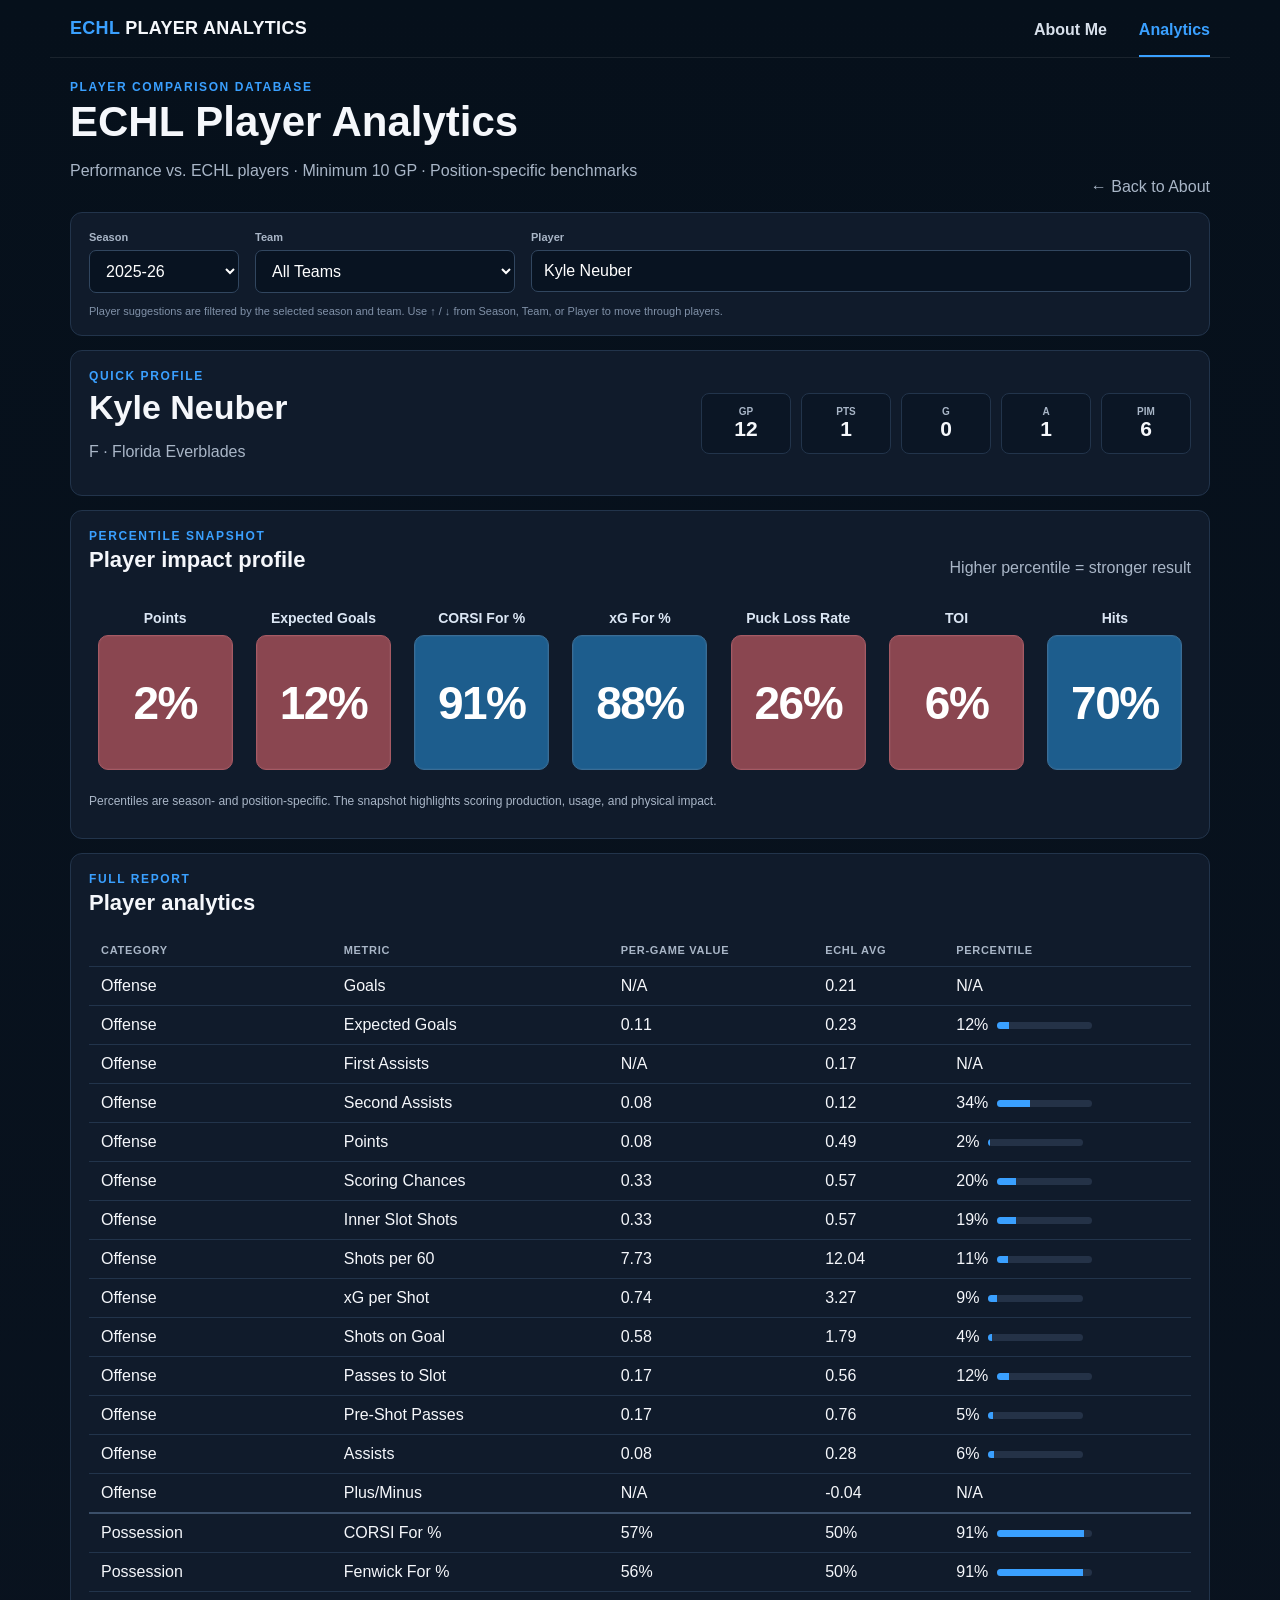
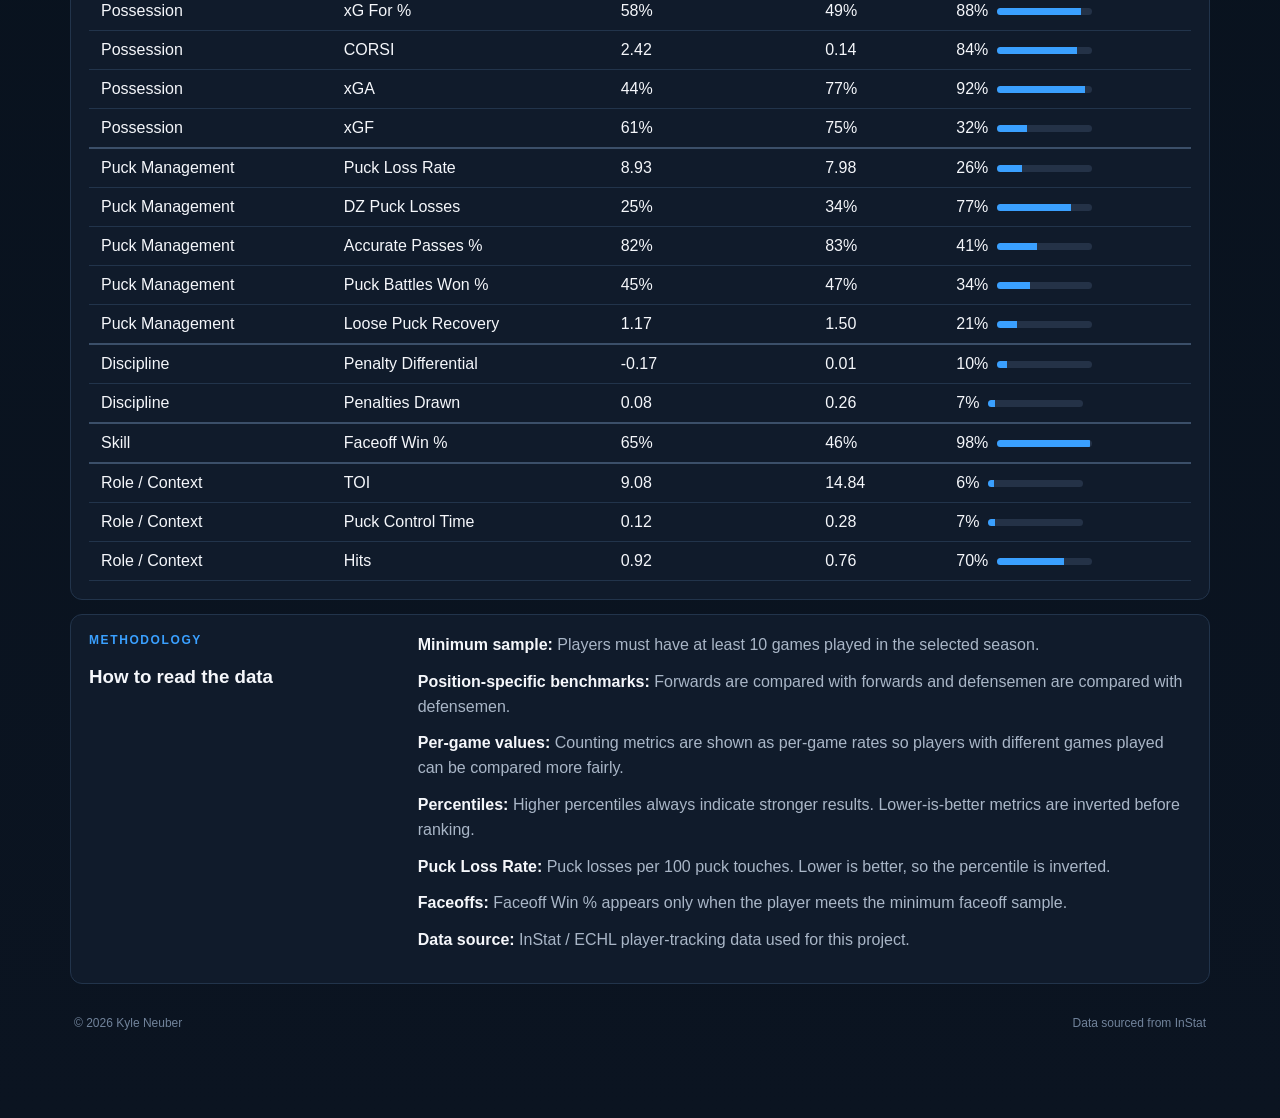
==== commit c7b61f34: "Add files via upload" ====
--- a/analytics.html
+++ b/analytics.html
@@ -8,7 +8,7 @@
   <meta http-equiv="Expires" content="0">
   <meta name="description" content="ECHL player analytics with position-specific benchmarks, percentile profiles, and searchable player reports.">
   <title>ECHL Player Analytics</title>
-  <link rel="stylesheet" href="./style.css?v=25">
+  <link rel="stylesheet" href="./style.css?v=26">
 </head>
 <body>
   <main class="wrap analytics-wrap">
@@ -17,7 +17,6 @@
       <nav class="top-nav">
         <a href="./index.html">About Me</a>
         <a class="active" href="./analytics.html">Analytics</a>
-        <a href="./prospects/prospects.html">NCAA Prospects</a>
       </nav>
     </header>
 
@@ -98,6 +97,6 @@
 
     <footer><span>© 2026 Kyle Neuber</span><span>Data sourced from InStat</span></footer>
   </main>
-  <script src="./app.js?v=25"></script>
+  <script src="./app.js?v=26"></script>
 </body>
 </html>
--- a/style.css
+++ b/style.css
@@ -1,3 +1,4 @@
+
 :root{
   --bg:#07111d;
   --bg2:#0a1422;
@@ -8,12 +9,6 @@
   --muted:#a9b6c7;
   --accent:#3aa0ff;
   --accent2:#286de9;
-
-  --tier-nhl:#3aa0ff;
-  --tier-ahl:#4f8fd6;
-  --tier-del:#2fb8a3;
-  --tier-echl:#7e93ac;
-  --tier-none:#4a5568;
 }
 *{box-sizing:border-box}
 html{scroll-behavior:smooth}
@@ -29,7 +24,49 @@
 .top-nav{display:flex;gap:32px}
 .top-nav a{color:#d8e0eb;text-decoration:none;font-weight:700;padding:20px 0 16px;border-bottom:2px solid transparent}
 .top-nav a.active,.top-nav a:hover{color:var(--accent);border-color:var(--accent)}
-
+.home-nav{
+  height:58px;padding:0 30px;display:flex;align-items:center;justify-content:space-between;
+  border-bottom:1px solid rgba(255,255,255,.08);background:#06101b;position:relative;z-index:5
+}
+
+/* ABOUT / LANDING PAGE */
+.home-body{min-height:100vh;background:#06101b}
+.about-hero{
+  min-height:calc(100vh - 58px);
+  display:grid;grid-template-columns:minmax(430px,46%) minmax(0,54%);
+  background:radial-gradient(circle at 12% 20%,#0c1e32 0,#07111d 48%,#06101b 100%);
+}
+.about-copy{
+  padding:58px 38px 40px 38px;max-width:600px;align-self:center;
+  position:relative;z-index:2
+}
+.about-copy h1{font-size:clamp(48px,6vw,74px);line-height:.95;margin:0 0 14px;letter-spacing:-2px}
+.motto{margin:0;color:#c3cad5;font-style:italic;font-size:20px}
+.accent-rule{width:38px;height:2px;background:var(--accent);margin:24px 0}
+.about-copy>p{font-size:16px;line-height:1.55;color:#eef2f8;margin:0 0 18px}
+.winning-block{display:grid;grid-template-columns:40px 1fr;gap:14px;margin:20px 0}
+.trophy-icon{font-size:28px;color:var(--accent)}
+.winning-block h2{margin:0 0 6px;color:var(--accent);font-size:24px}
+.winning-block p{margin:0;color:#eef2f8;line-height:1.5}
+blockquote{
+  margin:20px 0 24px;padding:0 0 0 14px;border-left:2px solid var(--accent);
+  font-size:17px;font-weight:800;line-height:1.5
+}
+.cta{
+  display:inline-flex;align-items:center;gap:20px;text-decoration:none;background:linear-gradient(90deg,var(--accent2),#3d8af7);
+  color:white;font-weight:900;padding:17px 22px;border-radius:6px;letter-spacing:.2px
+}
+.cta:hover{filter:brightness(1.08)}
+.about-photo{position:relative;min-height:calc(100vh - 58px);overflow:hidden}
+.about-photo:before{
+  content:"";position:absolute;inset:0;z-index:1;
+  background:linear-gradient(90deg,#07111d 0%,rgba(7,17,29,.58) 8%,rgba(7,17,29,.08) 25%,rgba(7,17,29,0) 48%)
+}
+.about-photo img{
+  width:100%;height:100%;object-fit:cover;object-position:center 27%;display:block;
+}
+
+/* ANALYTICS PAGE */
 .wrap{max-width:1180px;margin:auto;padding:26px 20px 70px}
 .analytics-wrap{padding-top:0}
 .site-header.compact{
@@ -42,34 +79,20 @@
 .eyebrow{font-size:12px;font-weight:900;letter-spacing:1.6px;color:var(--accent);margin:0}
 .sub,.note,.chart-note{color:var(--muted)}
 .card{background:rgba(17,28,44,.96);border:1px solid var(--line);border-radius:12px;padding:18px;margin:14px 0}
-.controls{
-  display:grid;
-  grid-template-columns:minmax(280px,1fr) 150px 130px;
-  gap:16px;
-}
+.controls{display:flex;gap:16px}
 .controls label{font-size:11px;font-weight:900;color:var(--muted);display:flex;flex-direction:column;gap:7px}
+.player-search{flex:1}
 select,input{background:#081321;border:1px solid #31465f;color:white;border-radius:7px;padding:11px 12px;font-size:16px;width:100%}
-.filter-hint{grid-column:1/-1;margin-top:-4px;color:#8091a8;font-size:11px}
-
-.hero{display:flex;justify-content:space-between;align-items:center;gap:25px;flex-wrap:wrap}
+.hero{display:flex;justify-content:space-between;align-items:center;gap:25px}
 .hero h2{font-size:34px;margin:5px 0}
 .stats{display:grid;grid-template-columns:repeat(5,minmax(90px,1fr));gap:10px}
-.stats div{background:#0b1625;border:1px solid var(--line);padding:12px;border-radius:8px;text-align:center}
+.stats div{background:#0b1625;border:1px solid var(--line);padding:12px;border-radius:8px}
 .stats span{display:block;color:var(--muted);font-size:10px;font-weight:900}
-.stats strong{font-size:21px;font-variant-numeric:tabular-nums}
-
-.section-head{display:flex;justify-content:space-between;align-items:end;gap:20px;flex-wrap:wrap}
+.stats strong{font-size:21px}
+.section-head{display:flex;justify-content:space-between;align-items:end;gap:20px}
 .section-head h3{font-size:22px;margin:4px 0}
-
-.percentile-grid{display:grid;grid-template-columns:repeat(7,minmax(105px,1fr));gap:14px;padding:20px 4px 12px}
-.percentile-card{text-align:center}
-.percentile-card-label{min-height:38px;display:flex;align-items:flex-end;justify-content:center;padding-bottom:9px;font-size:14px;font-weight:800;color:#dbe6f4}
-.percentile-card-box{width:min(100%,135px);aspect-ratio:1/1;margin:0 auto;display:flex;align-items:center;justify-content:center;border-radius:10px;border:1px solid #3b6d95;color:#fff;font-size:40px;font-weight:900}
-.percentile-card-box.at-or-above-midpoint{background:#1d5d8d}
-.percentile-card-box.below-midpoint{background:#8a4650;border-color:#a65a64}
-@media(max-width:1100px){.percentile-grid{grid-template-columns:repeat(4,1fr)}}
-@media(max-width:760px){.percentile-grid{grid-template-columns:repeat(2,1fr)}}
-
+.chart-wrap{height:390px;margin-top:18px}
+.chart-note{font-size:12px}
 .table-wrap{overflow:auto;margin-top:14px}
 table{width:100%;border-collapse:collapse;min-width:760px}
 th,td{padding:10px 12px;border-bottom:1px solid var(--line);text-align:left}
@@ -79,45 +102,336 @@
 .pct{display:flex;align-items:center;gap:9px}
 .bar{width:95px;height:7px;background:#243247;border-radius:99px;overflow:hidden}
 .bar i{display:block;height:100%;background:var(--accent)}
-
 .info-grid{display:grid;grid-template-columns:minmax(220px,.7fr) minmax(0,1.8fr);gap:28px}
 .info-copy p{margin:0 0 12px;line-height:1.55;color:var(--muted)}
 .info-copy strong{color:var(--text)}
 footer{display:flex;justify-content:space-between;color:#71839b;font-size:12px;padding:18px 4px}
 
-/* ---- Projection panel ---- */
-.projection-grid{display:grid;grid-template-columns:minmax(260px,.85fr) minmax(0,1.4fr);gap:26px;margin-top:16px}
-@media(max-width:900px){.projection-grid{grid-template-columns:1fr}}
-
-.score-panel{background:#0b1625;border:1px solid var(--line);border-radius:10px;padding:20px;text-align:center;margin-bottom:18px}
-.score-value{font-size:52px;font-weight:900;color:var(--accent);line-height:1}
-.score-label{color:var(--muted);font-size:11px;font-weight:900;letter-spacing:1px;text-transform:uppercase;margin-top:6px}
-.score-sub{color:var(--muted);font-size:12px;margin-top:10px;line-height:1.4}
-
-.prob-row{display:grid;grid-template-columns:88px 1fr 50px;align-items:center;gap:10px;margin:9px 0}
-.prob-label{font-size:12px;font-weight:800;color:#dbe6f4}
-.prob-track{height:14px;background:#1a2537;border-radius:99px;overflow:hidden}
-.prob-fill{height:100%;border-radius:99px}
-.prob-pct{font-size:13px;font-weight:800;text-align:right;font-variant-numeric:tabular-nums}
-
-.comps-list{display:flex;flex-direction:column;gap:8px}
-.comp-row{display:grid;grid-template-columns:1.6fr 1fr 90px 70px;gap:10px;align-items:center;background:#0b1625;border:1px solid var(--line);border-radius:8px;padding:10px 12px}
-.comp-name{font-weight:800;font-size:14px}
-.comp-meta{color:var(--muted);font-size:12px}
-.comp-outcome{font-size:11px;font-weight:900;text-align:center;padding:5px 8px;border-radius:99px;letter-spacing:.3px}
-.comp-sim{font-size:12px;color:var(--muted);text-align:right}
-@media(max-width:640px){
-  .comp-row{grid-template-columns:1fr;text-align:left}
-  .comp-sim{text-align:left}
-}
-
-.badge-age{display:inline-flex;gap:6px;align-items:center;background:#0b1625;border:1px solid var(--line);border-radius:99px;padding:5px 12px;font-size:12px;color:var(--muted);font-weight:700}
-
+@media(max-width:900px){
+  .about-hero{grid-template-columns:1fr}
+  .about-copy{max-width:none;padding:42px 24px 36px}
+  .about-photo{min-height:70vh}
+  .about-photo:before{background:linear-gradient(180deg,#07111d 0%,rgba(7,17,29,.25) 18%,rgba(7,17,29,0) 50%)}
+}
 @media(max-width:760px){
-  .controls{grid-template-columns:1fr}
-  .page-title{display:block}
-  .hero{display:block}
+  .home-nav{padding:0 18px}
+  .top-nav{gap:18px}
+  .brand{font-size:15px}
+  .about-copy h1{font-size:48px}
+  .motto{font-size:17px}
+  .page-title,.hero{display:block}
   .stats{grid-template-columns:repeat(2,1fr);margin-top:18px}
+  .controls{flex-direction:column}
   .section-head{display:block}
+  .chart-wrap{height:470px}
   .info-grid{grid-template-columns:1fr}
 }
+
+/* v4 */
+img{max-width:100%}.about-copy p{overflow-wrap:anywhere}
+
+
+/* v5 — compact one-screen About page */
+@media (min-width: 901px) and (min-height: 700px) {
+  .home-nav{
+    height:50px;
+    padding:0 28px;
+  }
+  .home-nav .top-nav a{
+    padding:16px 0 13px;
+  }
+  .about-hero{
+    height:calc(100vh - 50px);
+    min-height:0;
+    grid-template-columns:minmax(500px,48%) minmax(0,52%);
+    overflow:hidden;
+  }
+  .about-copy{
+    padding:24px 34px 22px;
+    max-width:680px;
+    align-self:center;
+  }
+  .about-copy h1{
+    font-size:clamp(44px,4.2vw,62px);
+    margin-bottom:8px;
+  }
+  .motto{
+    font-size:16px;
+  }
+  .accent-rule{
+    margin:14px 0;
+  }
+  .about-copy>p{
+    font-size:14px;
+    line-height:1.38;
+    margin-bottom:10px;
+  }
+  .winning-block{
+    grid-template-columns:32px 1fr;
+    gap:10px;
+    margin:11px 0;
+  }
+  .trophy-icon{
+    font-size:22px;
+  }
+  .winning-block h2{
+    font-size:20px;
+    margin-bottom:3px;
+  }
+  .winning-block p{
+    font-size:14px;
+    line-height:1.35;
+  }
+  blockquote{
+    margin:11px 0 14px;
+    font-size:14px;
+    line-height:1.35;
+  }
+  .cta{
+    padding:13px 18px;
+    font-size:13px;
+  }
+  .about-photo{
+    min-height:0;
+    height:100%;
+  }
+  .about-photo img{
+    height:100%;
+    object-position:center 28%;
+  }
+}
+
+/* v6 — show the full championship photo on the About page */
+@media (min-width: 901px) {
+  .about-photo{
+    display:flex;
+    align-items:center;
+    justify-content:center;
+    background:#06101b;
+  }
+  .about-photo img{
+    width:100%;
+    height:100%;
+    object-fit:contain;
+    object-position:center center;
+  }
+  .about-photo:before{
+    pointer-events:none;
+  }
+}
+
+/* v7 — About page typography polish and achievement strip */
+.achievement-strip{
+  display:flex;
+  flex-wrap:wrap;
+  gap:8px 10px;
+  margin:10px 0 2px;
+}
+.achievement-strip span{
+  display:inline-flex;
+  align-items:center;
+  min-height:28px;
+  padding:6px 10px;
+  border:1px solid #28415e;
+  border-radius:999px;
+  background:rgba(20,48,76,.42);
+  color:#d9e9fb;
+  font-size:12px;
+  font-weight:800;
+  letter-spacing:.1px;
+}
+@media (min-width: 901px) and (min-height: 700px){
+  .about-copy h1{
+    font-size:clamp(40px,3.9vw,56px);
+    margin-bottom:7px;
+  }
+  .motto{
+    font-size:15px;
+  }
+  .achievement-strip{
+    margin:9px 0 1px;
+  }
+  .achievement-strip span{
+    min-height:24px;
+    padding:5px 9px;
+    font-size:11px;
+  }
+  .accent-rule{
+    margin:12px 0;
+  }
+  .about-copy>p{
+    font-size:13.5px;
+    line-height:1.36;
+    margin-bottom:9px;
+  }
+  .winning-block{
+    margin:10px 0;
+  }
+  .winning-block h2{
+    font-size:19px;
+  }
+  .winning-block p{
+    font-size:13.5px;
+    line-height:1.34;
+  }
+  blockquote{
+    margin:10px 0 13px;
+    font-size:13.5px;
+    line-height:1.34;
+  }
+}
+
+/* v8 — traditional season stats */
+.season-stats strong{font-variant-numeric:tabular-nums}.season-stats div{min-width:86px}
+
+/* v9 — ordered report + quick profile polish */
+.season-stats{
+  align-items:stretch;
+}
+.season-stats div{
+  text-align:center;
+}
+
+/* v10 — five-metric percentile snapshot */
+.chart-wrap{height:330px}
+@media(max-width:760px){.chart-wrap{height:380px}}
+
+/* v11 — square percentile cards + global player search */
+.percentile-grid{
+  display:grid;
+  grid-template-columns:repeat(5,minmax(120px,1fr));
+  gap:18px;
+  padding:18px 4px 10px;
+}
+.percentile-card{
+  min-width:0;
+  text-align:center;
+}
+.percentile-card-label{
+  min-height:42px;
+  display:flex;
+  align-items:flex-end;
+  justify-content:center;
+  padding:0 4px 9px;
+  color:#dbe6f4;
+  font-size:15px;
+  font-weight:700;
+}
+.percentile-card-box{
+  aspect-ratio:1/1;
+  max-width:155px;
+  margin:0 auto;
+  display:flex;
+  align-items:center;
+  justify-content:center;
+  border-radius:9px;
+  border:1px solid #315476;
+  background:#1d5d8d;
+  box-shadow:inset 0 0 0 1px rgba(255,255,255,.03);
+  color:#fff;
+  font-size:clamp(32px,3.2vw,52px);
+  font-weight:900;
+  letter-spacing:-1.5px;
+  font-variant-numeric:tabular-nums;
+}
+@media(max-width:900px){
+  .percentile-grid{grid-template-columns:repeat(3,1fr)}
+}
+@media(max-width:560px){
+  .percentile-grid{grid-template-columns:repeat(2,1fr);gap:12px}
+  .percentile-card-label{font-size:13px}
+}
+
+/* v12 — force square percentile card layout */
+#profileChart,.chart-wrap{display:none!important}
+.percentile-grid{
+  display:grid!important;
+  grid-template-columns:repeat(5,minmax(120px,1fr));
+  gap:18px;
+  padding:20px 4px 12px;
+}
+.percentile-card{text-align:center}
+.percentile-card-label{
+  min-height:38px;
+  display:flex;
+  align-items:flex-end;
+  justify-content:center;
+  padding-bottom:9px;
+  font-size:15px;
+  font-weight:800;
+  color:#dbe6f4;
+}
+.percentile-card-box{
+  width:min(100%,150px);
+  aspect-ratio:1/1;
+  margin:0 auto;
+  display:flex;
+  align-items:center;
+  justify-content:center;
+  border-radius:10px;
+  background:#1d5d8d;
+  border:1px solid #3b6d95;
+  color:#fff;
+  font-size:46px;
+  font-weight:900;
+}
+@media(max-width:900px){.percentile-grid{grid-template-columns:repeat(3,1fr)}}
+@media(max-width:560px){.percentile-grid{grid-template-columns:repeat(2,1fr)}}
+
+/* v13 — seven-metric player impact snapshot */
+.percentile-grid{
+  grid-template-columns:repeat(7,minmax(105px,1fr))!important;
+  gap:14px!important;
+}
+.percentile-card-box{
+  max-width:135px;
+}
+.percentile-card-label{
+  font-size:14px;
+}
+@media(max-width:1100px){
+  .percentile-grid{grid-template-columns:repeat(4,1fr)!important}
+}
+@media(max-width:760px){
+  .percentile-grid{grid-template-columns:repeat(2,1fr)!important}
+}
+
+/* v18 — stable percentile colors */
+.percentile-card-box.at-or-above-midpoint{
+  background:#1d5d8d !important;
+  border-color:#3b6d95 !important;
+}
+.percentile-card-box.below-midpoint{
+  background:#8a4650 !important;
+  border-color:#a65a64 !important;
+}
+
+/* v23 — season/team/player controls */
+.controls > label:first-child{flex:0 0 150px}
+.controls > label:nth-child(2){flex:0 0 260px}
+.controls .player-search{flex:1}
+@media(max-width:760px){
+  .controls > label:first-child,
+  .controls > label:nth-child(2){flex:1 1 auto}
+}
+
+/* v24 — make 3-filter controls unmistakable */
+.controls{
+  display:grid !important;
+  grid-template-columns:150px 260px minmax(280px,1fr) !important;
+  gap:16px !important;
+}
+.controls > label{
+  width:100% !important;
+}
+@media(max-width:820px){
+  .controls{grid-template-columns:1fr !important;}
+}
+
+/* v25 — filter-aware player suggestions */
+.filter-hint{
+  grid-column:1 / -1;
+  margin-top:-4px;
+  color:#8091a8;
+  font-size:11px;
+}
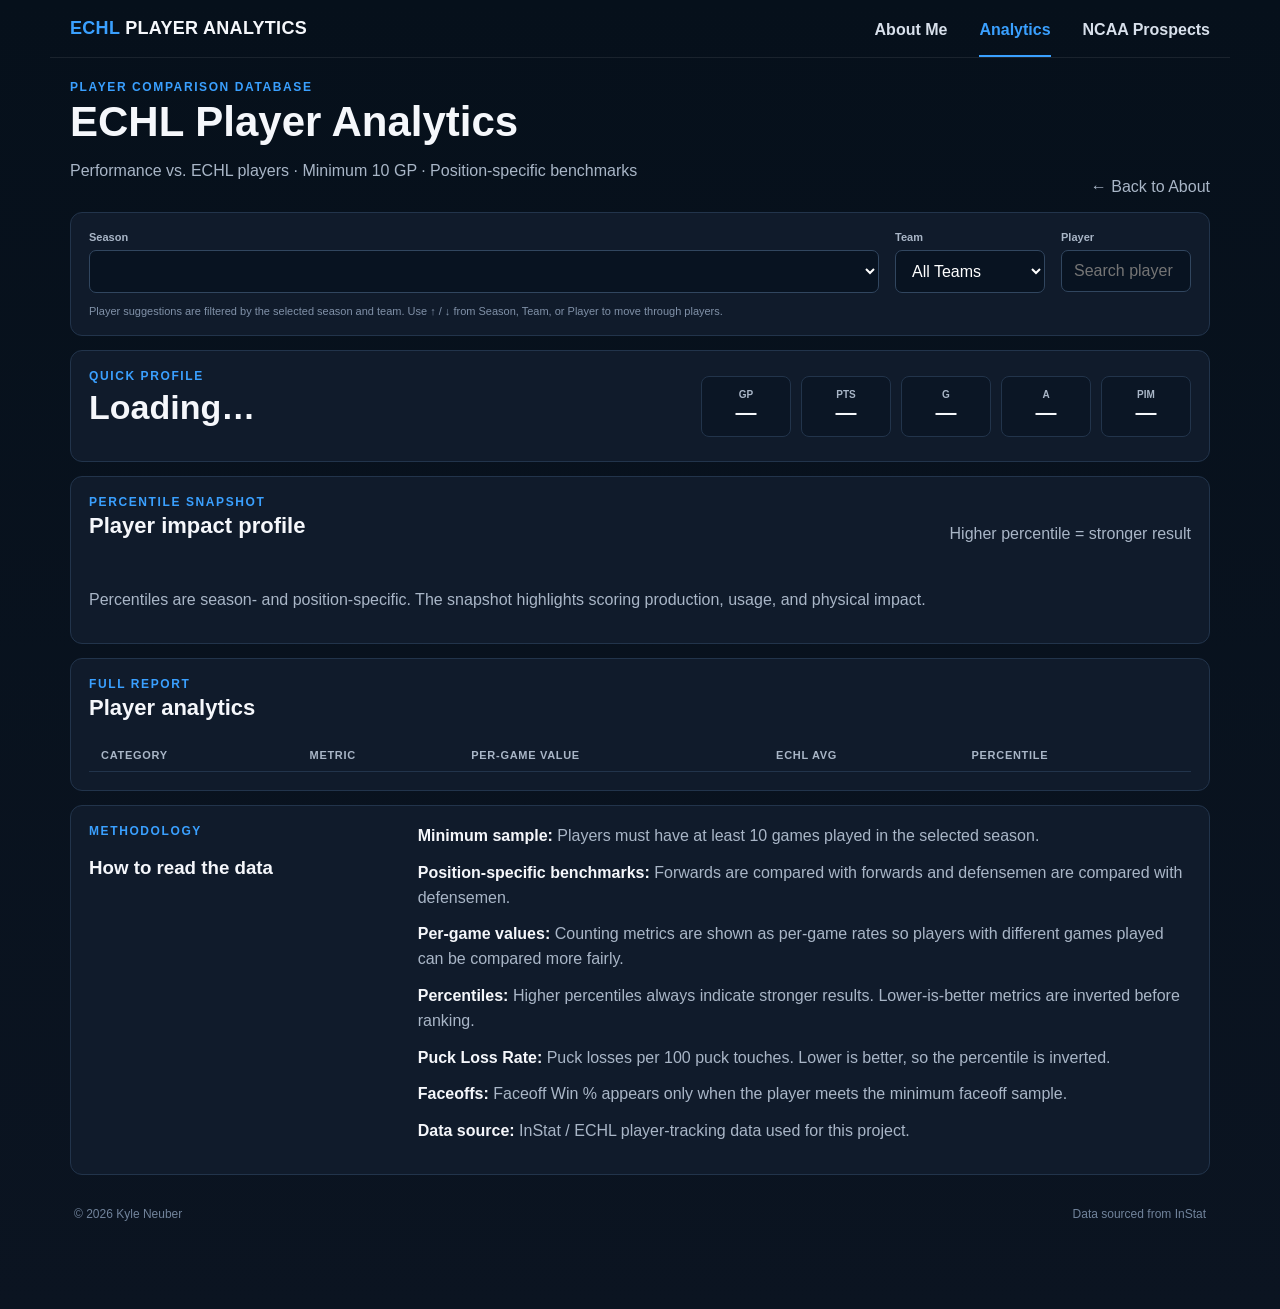
==== commit 67b1b2b2: "Add files via upload" ====
--- a/analytics.html
+++ b/analytics.html
@@ -17,6 +17,7 @@
       <nav class="top-nav">
         <a href="./index.html">About Me</a>
         <a class="active" href="./analytics.html">Analytics</a>
+      <a href="./ncaa/index.html">NCAA Prospects</a>
       </nav>
     </header>
 
--- a/style.css
+++ b/style.css
@@ -1,4 +1,3 @@
-
 :root{
   --bg:#07111d;
   --bg2:#0a1422;
@@ -9,6 +8,12 @@
   --muted:#a9b6c7;
   --accent:#3aa0ff;
   --accent2:#286de9;
+
+  --tier-nhl:#3aa0ff;
+  --tier-ahl:#4f8fd6;
+  --tier-del:#2fb8a3;
+  --tier-echl:#7e93ac;
+  --tier-none:#4a5568;
 }
 *{box-sizing:border-box}
 html{scroll-behavior:smooth}
@@ -24,49 +29,7 @@
 .top-nav{display:flex;gap:32px}
 .top-nav a{color:#d8e0eb;text-decoration:none;font-weight:700;padding:20px 0 16px;border-bottom:2px solid transparent}
 .top-nav a.active,.top-nav a:hover{color:var(--accent);border-color:var(--accent)}
-.home-nav{
-  height:58px;padding:0 30px;display:flex;align-items:center;justify-content:space-between;
-  border-bottom:1px solid rgba(255,255,255,.08);background:#06101b;position:relative;z-index:5
-}
 
-/* ABOUT / LANDING PAGE */
-.home-body{min-height:100vh;background:#06101b}
-.about-hero{
-  min-height:calc(100vh - 58px);
-  display:grid;grid-template-columns:minmax(430px,46%) minmax(0,54%);
-  background:radial-gradient(circle at 12% 20%,#0c1e32 0,#07111d 48%,#06101b 100%);
-}
-.about-copy{
-  padding:58px 38px 40px 38px;max-width:600px;align-self:center;
-  position:relative;z-index:2
-}
-.about-copy h1{font-size:clamp(48px,6vw,74px);line-height:.95;margin:0 0 14px;letter-spacing:-2px}
-.motto{margin:0;color:#c3cad5;font-style:italic;font-size:20px}
-.accent-rule{width:38px;height:2px;background:var(--accent);margin:24px 0}
-.about-copy>p{font-size:16px;line-height:1.55;color:#eef2f8;margin:0 0 18px}
-.winning-block{display:grid;grid-template-columns:40px 1fr;gap:14px;margin:20px 0}
-.trophy-icon{font-size:28px;color:var(--accent)}
-.winning-block h2{margin:0 0 6px;color:var(--accent);font-size:24px}
-.winning-block p{margin:0;color:#eef2f8;line-height:1.5}
-blockquote{
-  margin:20px 0 24px;padding:0 0 0 14px;border-left:2px solid var(--accent);
-  font-size:17px;font-weight:800;line-height:1.5
-}
-.cta{
-  display:inline-flex;align-items:center;gap:20px;text-decoration:none;background:linear-gradient(90deg,var(--accent2),#3d8af7);
-  color:white;font-weight:900;padding:17px 22px;border-radius:6px;letter-spacing:.2px
-}
-.cta:hover{filter:brightness(1.08)}
-.about-photo{position:relative;min-height:calc(100vh - 58px);overflow:hidden}
-.about-photo:before{
-  content:"";position:absolute;inset:0;z-index:1;
-  background:linear-gradient(90deg,#07111d 0%,rgba(7,17,29,.58) 8%,rgba(7,17,29,.08) 25%,rgba(7,17,29,0) 48%)
-}
-.about-photo img{
-  width:100%;height:100%;object-fit:cover;object-position:center 27%;display:block;
-}
-
-/* ANALYTICS PAGE */
 .wrap{max-width:1180px;margin:auto;padding:26px 20px 70px}
 .analytics-wrap{padding-top:0}
 .site-header.compact{
@@ -79,20 +42,34 @@
 .eyebrow{font-size:12px;font-weight:900;letter-spacing:1.6px;color:var(--accent);margin:0}
 .sub,.note,.chart-note{color:var(--muted)}
 .card{background:rgba(17,28,44,.96);border:1px solid var(--line);border-radius:12px;padding:18px;margin:14px 0}
-.controls{display:flex;gap:16px}
+.controls{
+  display:grid;
+  grid-template-columns:minmax(280px,1fr) 150px 130px;
+  gap:16px;
+}
 .controls label{font-size:11px;font-weight:900;color:var(--muted);display:flex;flex-direction:column;gap:7px}
-.player-search{flex:1}
 select,input{background:#081321;border:1px solid #31465f;color:white;border-radius:7px;padding:11px 12px;font-size:16px;width:100%}
-.hero{display:flex;justify-content:space-between;align-items:center;gap:25px}
+.filter-hint{grid-column:1/-1;margin-top:-4px;color:#8091a8;font-size:11px}
+
+.hero{display:flex;justify-content:space-between;align-items:center;gap:25px;flex-wrap:wrap}
 .hero h2{font-size:34px;margin:5px 0}
 .stats{display:grid;grid-template-columns:repeat(5,minmax(90px,1fr));gap:10px}
-.stats div{background:#0b1625;border:1px solid var(--line);padding:12px;border-radius:8px}
+.stats div{background:#0b1625;border:1px solid var(--line);padding:12px;border-radius:8px;text-align:center}
 .stats span{display:block;color:var(--muted);font-size:10px;font-weight:900}
-.stats strong{font-size:21px}
-.section-head{display:flex;justify-content:space-between;align-items:end;gap:20px}
+.stats strong{font-size:21px;font-variant-numeric:tabular-nums}
+
+.section-head{display:flex;justify-content:space-between;align-items:end;gap:20px;flex-wrap:wrap}
 .section-head h3{font-size:22px;margin:4px 0}
-.chart-wrap{height:390px;margin-top:18px}
-.chart-note{font-size:12px}
+
+.percentile-grid{display:grid;grid-template-columns:repeat(7,minmax(105px,1fr));gap:14px;padding:20px 4px 12px}
+.percentile-card{text-align:center}
+.percentile-card-label{min-height:38px;display:flex;align-items:flex-end;justify-content:center;padding-bottom:9px;font-size:14px;font-weight:800;color:#dbe6f4}
+.percentile-card-box{width:min(100%,135px);aspect-ratio:1/1;margin:0 auto;display:flex;align-items:center;justify-content:center;border-radius:10px;border:1px solid #3b6d95;color:#fff;font-size:40px;font-weight:900}
+.percentile-card-box.at-or-above-midpoint{background:#1d5d8d}
+.percentile-card-box.below-midpoint{background:#8a4650;border-color:#a65a64}
+@media(max-width:1100px){.percentile-grid{grid-template-columns:repeat(4,1fr)}}
+@media(max-width:760px){.percentile-grid{grid-template-columns:repeat(2,1fr)}}
+
 .table-wrap{overflow:auto;margin-top:14px}
 table{width:100%;border-collapse:collapse;min-width:760px}
 th,td{padding:10px 12px;border-bottom:1px solid var(--line);text-align:left}
@@ -102,336 +79,45 @@
 .pct{display:flex;align-items:center;gap:9px}
 .bar{width:95px;height:7px;background:#243247;border-radius:99px;overflow:hidden}
 .bar i{display:block;height:100%;background:var(--accent)}
+
 .info-grid{display:grid;grid-template-columns:minmax(220px,.7fr) minmax(0,1.8fr);gap:28px}
 .info-copy p{margin:0 0 12px;line-height:1.55;color:var(--muted)}
 .info-copy strong{color:var(--text)}
 footer{display:flex;justify-content:space-between;color:#71839b;font-size:12px;padding:18px 4px}
 
-@media(max-width:900px){
-  .about-hero{grid-template-columns:1fr}
-  .about-copy{max-width:none;padding:42px 24px 36px}
-  .about-photo{min-height:70vh}
-  .about-photo:before{background:linear-gradient(180deg,#07111d 0%,rgba(7,17,29,.25) 18%,rgba(7,17,29,0) 50%)}
+/* ---- Projection panel ---- */
+.projection-grid{display:grid;grid-template-columns:minmax(260px,.85fr) minmax(0,1.4fr);gap:26px;margin-top:16px}
+@media(max-width:900px){.projection-grid{grid-template-columns:1fr}}
+
+.score-panel{background:#0b1625;border:1px solid var(--line);border-radius:10px;padding:20px;text-align:center;margin-bottom:18px}
+.score-value{font-size:52px;font-weight:900;color:var(--accent);line-height:1}
+.score-label{color:var(--muted);font-size:11px;font-weight:900;letter-spacing:1px;text-transform:uppercase;margin-top:6px}
+.score-sub{color:var(--muted);font-size:12px;margin-top:10px;line-height:1.4}
+
+.prob-row{display:grid;grid-template-columns:88px 1fr 50px;align-items:center;gap:10px;margin:9px 0}
+.prob-label{font-size:12px;font-weight:800;color:#dbe6f4}
+.prob-track{height:14px;background:#1a2537;border-radius:99px;overflow:hidden}
+.prob-fill{height:100%;border-radius:99px}
+.prob-pct{font-size:13px;font-weight:800;text-align:right;font-variant-numeric:tabular-nums}
+
+.comps-list{display:flex;flex-direction:column;gap:8px}
+.comp-row{display:grid;grid-template-columns:1.6fr 1fr 90px 70px;gap:10px;align-items:center;background:#0b1625;border:1px solid var(--line);border-radius:8px;padding:10px 12px}
+.comp-name{font-weight:800;font-size:14px}
+.comp-meta{color:var(--muted);font-size:12px}
+.comp-outcome{font-size:11px;font-weight:900;text-align:center;padding:5px 8px;border-radius:99px;letter-spacing:.3px}
+.comp-sim{font-size:12px;color:var(--muted);text-align:right}
+@media(max-width:640px){
+  .comp-row{grid-template-columns:1fr;text-align:left}
+  .comp-sim{text-align:left}
 }
+
+.badge-age{display:inline-flex;gap:6px;align-items:center;background:#0b1625;border:1px solid var(--line);border-radius:99px;padding:5px 12px;font-size:12px;color:var(--muted);font-weight:700}
+
 @media(max-width:760px){
-  .home-nav{padding:0 18px}
-  .top-nav{gap:18px}
-  .brand{font-size:15px}
-  .about-copy h1{font-size:48px}
-  .motto{font-size:17px}
-  .page-title,.hero{display:block}
+  .controls{grid-template-columns:1fr}
+  .page-title{display:block}
+  .hero{display:block}
   .stats{grid-template-columns:repeat(2,1fr);margin-top:18px}
-  .controls{flex-direction:column}
   .section-head{display:block}
-  .chart-wrap{height:470px}
   .info-grid{grid-template-columns:1fr}
 }
-
-/* v4 */
-img{max-width:100%}.about-copy p{overflow-wrap:anywhere}
-
-
-/* v5 — compact one-screen About page */
-@media (min-width: 901px) and (min-height: 700px) {
-  .home-nav{
-    height:50px;
-    padding:0 28px;
-  }
-  .home-nav .top-nav a{
-    padding:16px 0 13px;
-  }
-  .about-hero{
-    height:calc(100vh - 50px);
-    min-height:0;
-    grid-template-columns:minmax(500px,48%) minmax(0,52%);
-    overflow:hidden;
-  }
-  .about-copy{
-    padding:24px 34px 22px;
-    max-width:680px;
-    align-self:center;
-  }
-  .about-copy h1{
-    font-size:clamp(44px,4.2vw,62px);
-    margin-bottom:8px;
-  }
-  .motto{
-    font-size:16px;
-  }
-  .accent-rule{
-    margin:14px 0;
-  }
-  .about-copy>p{
-    font-size:14px;
-    line-height:1.38;
-    margin-bottom:10px;
-  }
-  .winning-block{
-    grid-template-columns:32px 1fr;
-    gap:10px;
-    margin:11px 0;
-  }
-  .trophy-icon{
-    font-size:22px;
-  }
-  .winning-block h2{
-    font-size:20px;
-    margin-bottom:3px;
-  }
-  .winning-block p{
-    font-size:14px;
-    line-height:1.35;
-  }
-  blockquote{
-    margin:11px 0 14px;
-    font-size:14px;
-    line-height:1.35;
-  }
-  .cta{
-    padding:13px 18px;
-    font-size:13px;
-  }
-  .about-photo{
-    min-height:0;
-    height:100%;
-  }
-  .about-photo img{
-    height:100%;
-    object-position:center 28%;
-  }
-}
-
-/* v6 — show the full championship photo on the About page */
-@media (min-width: 901px) {
-  .about-photo{
-    display:flex;
-    align-items:center;
-    justify-content:center;
-    background:#06101b;
-  }
-  .about-photo img{
-    width:100%;
-    height:100%;
-    object-fit:contain;
-    object-position:center center;
-  }
-  .about-photo:before{
-    pointer-events:none;
-  }
-}
-
-/* v7 — About page typography polish and achievement strip */
-.achievement-strip{
-  display:flex;
-  flex-wrap:wrap;
-  gap:8px 10px;
-  margin:10px 0 2px;
-}
-.achievement-strip span{
-  display:inline-flex;
-  align-items:center;
-  min-height:28px;
-  padding:6px 10px;
-  border:1px solid #28415e;
-  border-radius:999px;
-  background:rgba(20,48,76,.42);
-  color:#d9e9fb;
-  font-size:12px;
-  font-weight:800;
-  letter-spacing:.1px;
-}
-@media (min-width: 901px) and (min-height: 700px){
-  .about-copy h1{
-    font-size:clamp(40px,3.9vw,56px);
-    margin-bottom:7px;
-  }
-  .motto{
-    font-size:15px;
-  }
-  .achievement-strip{
-    margin:9px 0 1px;
-  }
-  .achievement-strip span{
-    min-height:24px;
-    padding:5px 9px;
-    font-size:11px;
-  }
-  .accent-rule{
-    margin:12px 0;
-  }
-  .about-copy>p{
-    font-size:13.5px;
-    line-height:1.36;
-    margin-bottom:9px;
-  }
-  .winning-block{
-    margin:10px 0;
-  }
-  .winning-block h2{
-    font-size:19px;
-  }
-  .winning-block p{
-    font-size:13.5px;
-    line-height:1.34;
-  }
-  blockquote{
-    margin:10px 0 13px;
-    font-size:13.5px;
-    line-height:1.34;
-  }
-}
-
-/* v8 — traditional season stats */
-.season-stats strong{font-variant-numeric:tabular-nums}.season-stats div{min-width:86px}
-
-/* v9 — ordered report + quick profile polish */
-.season-stats{
-  align-items:stretch;
-}
-.season-stats div{
-  text-align:center;
-}
-
-/* v10 — five-metric percentile snapshot */
-.chart-wrap{height:330px}
-@media(max-width:760px){.chart-wrap{height:380px}}
-
-/* v11 — square percentile cards + global player search */
-.percentile-grid{
-  display:grid;
-  grid-template-columns:repeat(5,minmax(120px,1fr));
-  gap:18px;
-  padding:18px 4px 10px;
-}
-.percentile-card{
-  min-width:0;
-  text-align:center;
-}
-.percentile-card-label{
-  min-height:42px;
-  display:flex;
-  align-items:flex-end;
-  justify-content:center;
-  padding:0 4px 9px;
-  color:#dbe6f4;
-  font-size:15px;
-  font-weight:700;
-}
-.percentile-card-box{
-  aspect-ratio:1/1;
-  max-width:155px;
-  margin:0 auto;
-  display:flex;
-  align-items:center;
-  justify-content:center;
-  border-radius:9px;
-  border:1px solid #315476;
-  background:#1d5d8d;
-  box-shadow:inset 0 0 0 1px rgba(255,255,255,.03);
-  color:#fff;
-  font-size:clamp(32px,3.2vw,52px);
-  font-weight:900;
-  letter-spacing:-1.5px;
-  font-variant-numeric:tabular-nums;
-}
-@media(max-width:900px){
-  .percentile-grid{grid-template-columns:repeat(3,1fr)}
-}
-@media(max-width:560px){
-  .percentile-grid{grid-template-columns:repeat(2,1fr);gap:12px}
-  .percentile-card-label{font-size:13px}
-}
-
-/* v12 — force square percentile card layout */
-#profileChart,.chart-wrap{display:none!important}
-.percentile-grid{
-  display:grid!important;
-  grid-template-columns:repeat(5,minmax(120px,1fr));
-  gap:18px;
-  padding:20px 4px 12px;
-}
-.percentile-card{text-align:center}
-.percentile-card-label{
-  min-height:38px;
-  display:flex;
-  align-items:flex-end;
-  justify-content:center;
-  padding-bottom:9px;
-  font-size:15px;
-  font-weight:800;
-  color:#dbe6f4;
-}
-.percentile-card-box{
-  width:min(100%,150px);
-  aspect-ratio:1/1;
-  margin:0 auto;
-  display:flex;
-  align-items:center;
-  justify-content:center;
-  border-radius:10px;
-  background:#1d5d8d;
-  border:1px solid #3b6d95;
-  color:#fff;
-  font-size:46px;
-  font-weight:900;
-}
-@media(max-width:900px){.percentile-grid{grid-template-columns:repeat(3,1fr)}}
-@media(max-width:560px){.percentile-grid{grid-template-columns:repeat(2,1fr)}}
-
-/* v13 — seven-metric player impact snapshot */
-.percentile-grid{
-  grid-template-columns:repeat(7,minmax(105px,1fr))!important;
-  gap:14px!important;
-}
-.percentile-card-box{
-  max-width:135px;
-}
-.percentile-card-label{
-  font-size:14px;
-}
-@media(max-width:1100px){
-  .percentile-grid{grid-template-columns:repeat(4,1fr)!important}
-}
-@media(max-width:760px){
-  .percentile-grid{grid-template-columns:repeat(2,1fr)!important}
-}
-
-/* v18 — stable percentile colors */
-.percentile-card-box.at-or-above-midpoint{
-  background:#1d5d8d !important;
-  border-color:#3b6d95 !important;
-}
-.percentile-card-box.below-midpoint{
-  background:#8a4650 !important;
-  border-color:#a65a64 !important;
-}
-
-/* v23 — season/team/player controls */
-.controls > label:first-child{flex:0 0 150px}
-.controls > label:nth-child(2){flex:0 0 260px}
-.controls .player-search{flex:1}
-@media(max-width:760px){
-  .controls > label:first-child,
-  .controls > label:nth-child(2){flex:1 1 auto}
-}
-
-/* v24 — make 3-filter controls unmistakable */
-.controls{
-  display:grid !important;
-  grid-template-columns:150px 260px minmax(280px,1fr) !important;
-  gap:16px !important;
-}
-.controls > label{
-  width:100% !important;
-}
-@media(max-width:820px){
-  .controls{grid-template-columns:1fr !important;}
-}
-
-/* v25 — filter-aware player suggestions */
-.filter-hint{
-  grid-column:1 / -1;
-  margin-top:-4px;
-  color:#8091a8;
-  font-size:11px;
-}
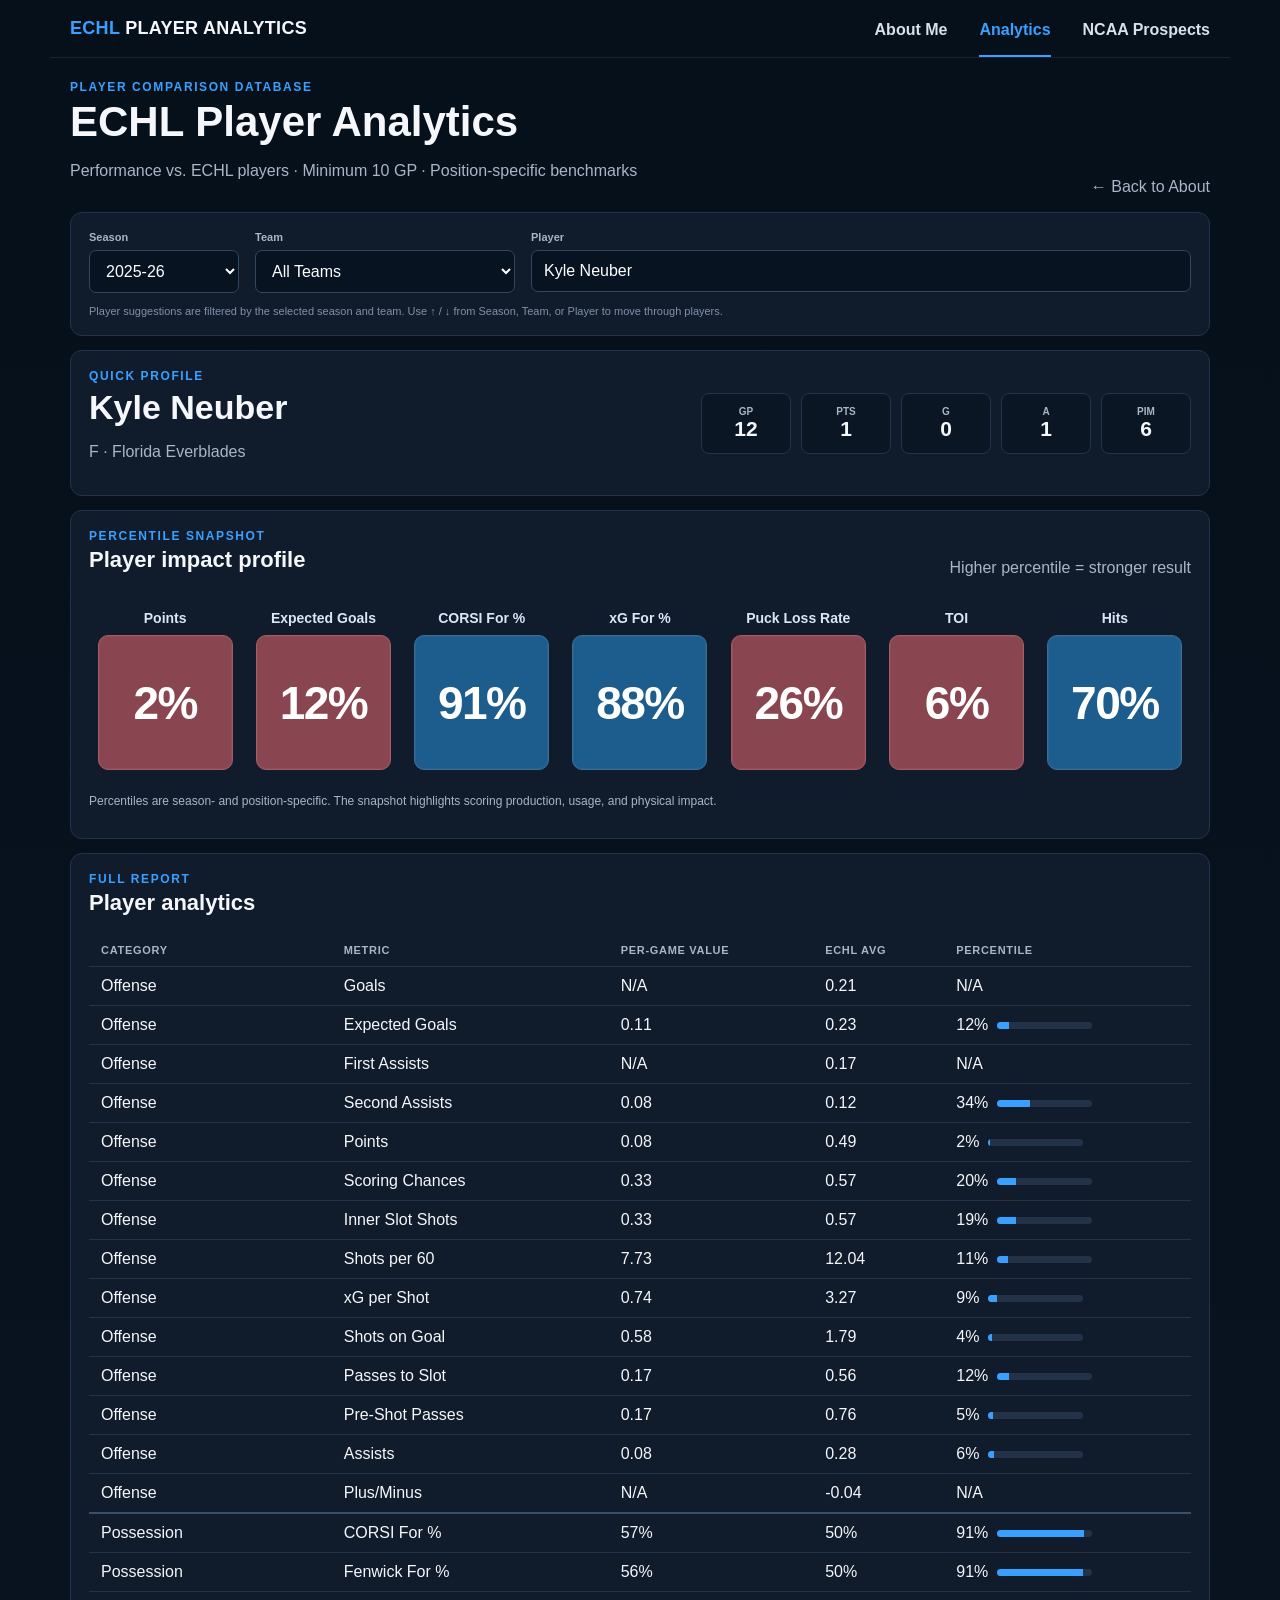
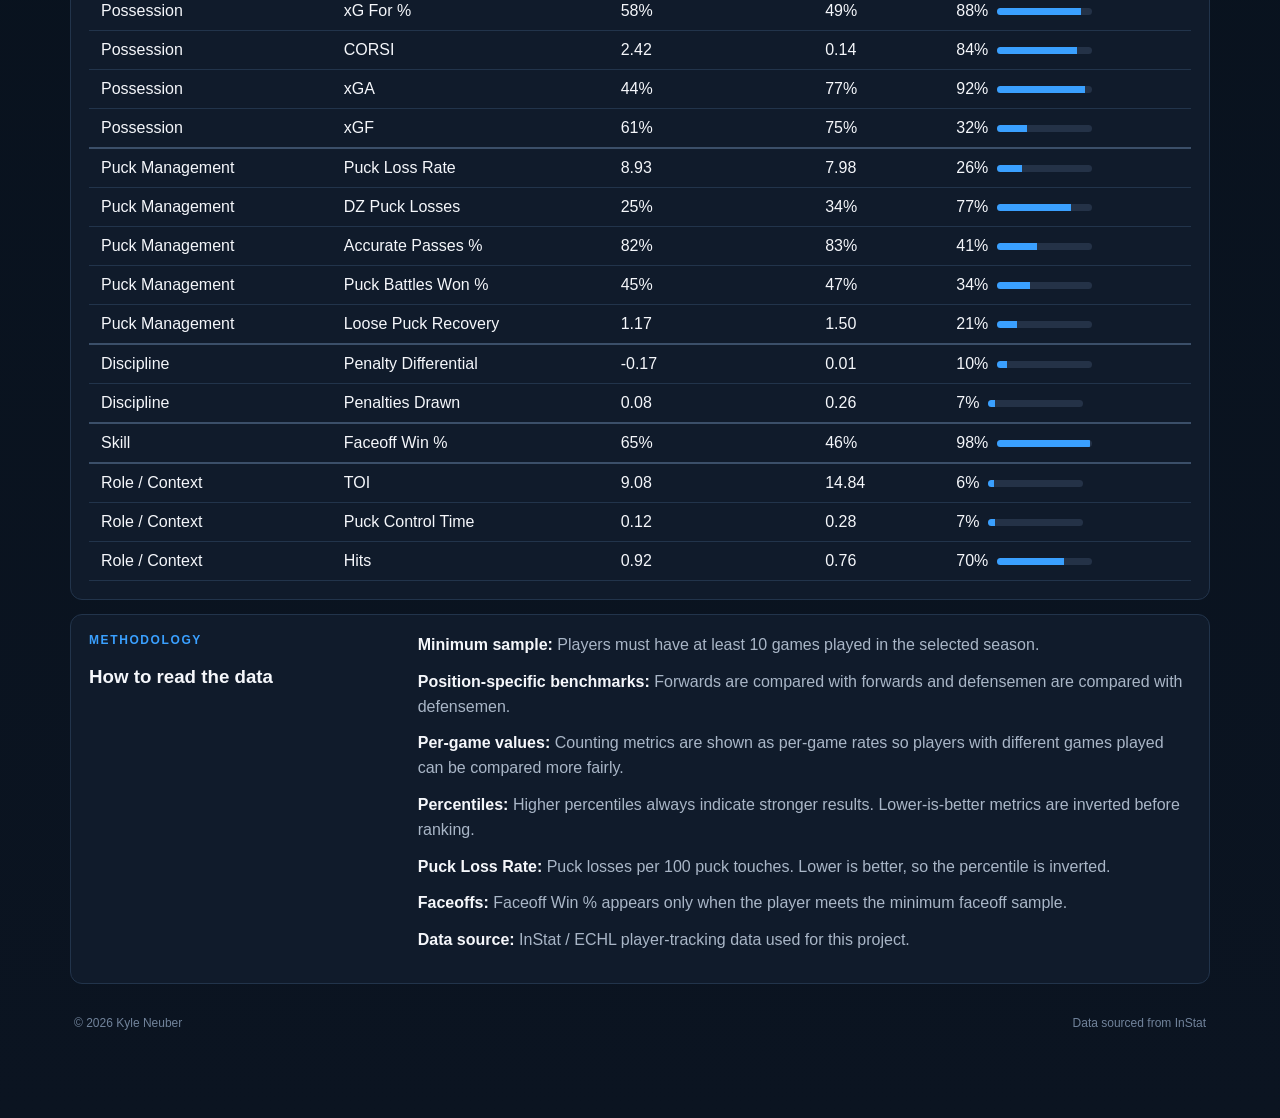
==== commit a80f8982: "Add files via upload" ====
--- a/analytics.html
+++ b/analytics.html
@@ -8,7 +8,7 @@
   <meta http-equiv="Expires" content="0">
   <meta name="description" content="ECHL player analytics with position-specific benchmarks, percentile profiles, and searchable player reports.">
   <title>ECHL Player Analytics</title>
-  <link rel="stylesheet" href="./style.css?v=26">
+  <link rel="stylesheet" href="./style.css?v=29">
 </head>
 <body>
   <main class="wrap analytics-wrap">
@@ -17,7 +17,7 @@
       <nav class="top-nav">
         <a href="./index.html">About Me</a>
         <a class="active" href="./analytics.html">Analytics</a>
-      <a href="./ncaa/index.html">NCAA Prospects</a>
+        <a href="./ncaa/">NCAA Prospects</a>
       </nav>
     </header>
 
@@ -98,6 +98,6 @@
 
     <footer><span>© 2026 Kyle Neuber</span><span>Data sourced from InStat</span></footer>
   </main>
-  <script src="./app.js?v=26"></script>
+  <script src="./app.js?v=29"></script>
 </body>
 </html>
--- a/style.css
+++ b/style.css
@@ -1,3 +1,4 @@
+
 :root{
   --bg:#07111d;
   --bg2:#0a1422;
@@ -8,12 +9,6 @@
   --muted:#a9b6c7;
   --accent:#3aa0ff;
   --accent2:#286de9;
-
-  --tier-nhl:#3aa0ff;
-  --tier-ahl:#4f8fd6;
-  --tier-del:#2fb8a3;
-  --tier-echl:#7e93ac;
-  --tier-none:#4a5568;
 }
 *{box-sizing:border-box}
 html{scroll-behavior:smooth}
@@ -29,7 +24,49 @@
 .top-nav{display:flex;gap:32px}
 .top-nav a{color:#d8e0eb;text-decoration:none;font-weight:700;padding:20px 0 16px;border-bottom:2px solid transparent}
 .top-nav a.active,.top-nav a:hover{color:var(--accent);border-color:var(--accent)}
-
+.home-nav{
+  height:58px;padding:0 30px;display:flex;align-items:center;justify-content:space-between;
+  border-bottom:1px solid rgba(255,255,255,.08);background:#06101b;position:relative;z-index:5
+}
+
+/* ABOUT / LANDING PAGE */
+.home-body{min-height:100vh;background:#06101b}
+.about-hero{
+  min-height:calc(100vh - 58px);
+  display:grid;grid-template-columns:minmax(430px,46%) minmax(0,54%);
+  background:radial-gradient(circle at 12% 20%,#0c1e32 0,#07111d 48%,#06101b 100%);
+}
+.about-copy{
+  padding:58px 38px 40px 38px;max-width:600px;align-self:center;
+  position:relative;z-index:2
+}
+.about-copy h1{font-size:clamp(48px,6vw,74px);line-height:.95;margin:0 0 14px;letter-spacing:-2px}
+.motto{margin:0;color:#c3cad5;font-style:italic;font-size:20px}
+.accent-rule{width:38px;height:2px;background:var(--accent);margin:24px 0}
+.about-copy>p{font-size:16px;line-height:1.55;color:#eef2f8;margin:0 0 18px}
+.winning-block{display:grid;grid-template-columns:40px 1fr;gap:14px;margin:20px 0}
+.trophy-icon{font-size:28px;color:var(--accent)}
+.winning-block h2{margin:0 0 6px;color:var(--accent);font-size:24px}
+.winning-block p{margin:0;color:#eef2f8;line-height:1.5}
+blockquote{
+  margin:20px 0 24px;padding:0 0 0 14px;border-left:2px solid var(--accent);
+  font-size:17px;font-weight:800;line-height:1.5
+}
+.cta{
+  display:inline-flex;align-items:center;gap:20px;text-decoration:none;background:linear-gradient(90deg,var(--accent2),#3d8af7);
+  color:white;font-weight:900;padding:17px 22px;border-radius:6px;letter-spacing:.2px
+}
+.cta:hover{filter:brightness(1.08)}
+.about-photo{position:relative;min-height:calc(100vh - 58px);overflow:hidden}
+.about-photo:before{
+  content:"";position:absolute;inset:0;z-index:1;
+  background:linear-gradient(90deg,#07111d 0%,rgba(7,17,29,.58) 8%,rgba(7,17,29,.08) 25%,rgba(7,17,29,0) 48%)
+}
+.about-photo img{
+  width:100%;height:100%;object-fit:cover;object-position:center 27%;display:block;
+}
+
+/* ANALYTICS PAGE */
 .wrap{max-width:1180px;margin:auto;padding:26px 20px 70px}
 .analytics-wrap{padding-top:0}
 .site-header.compact{
@@ -42,34 +79,20 @@
 .eyebrow{font-size:12px;font-weight:900;letter-spacing:1.6px;color:var(--accent);margin:0}
 .sub,.note,.chart-note{color:var(--muted)}
 .card{background:rgba(17,28,44,.96);border:1px solid var(--line);border-radius:12px;padding:18px;margin:14px 0}
-.controls{
-  display:grid;
-  grid-template-columns:minmax(280px,1fr) 150px 130px;
-  gap:16px;
-}
+.controls{display:flex;gap:16px}
 .controls label{font-size:11px;font-weight:900;color:var(--muted);display:flex;flex-direction:column;gap:7px}
+.player-search{flex:1}
 select,input{background:#081321;border:1px solid #31465f;color:white;border-radius:7px;padding:11px 12px;font-size:16px;width:100%}
-.filter-hint{grid-column:1/-1;margin-top:-4px;color:#8091a8;font-size:11px}
-
-.hero{display:flex;justify-content:space-between;align-items:center;gap:25px;flex-wrap:wrap}
+.hero{display:flex;justify-content:space-between;align-items:center;gap:25px}
 .hero h2{font-size:34px;margin:5px 0}
 .stats{display:grid;grid-template-columns:repeat(5,minmax(90px,1fr));gap:10px}
-.stats div{background:#0b1625;border:1px solid var(--line);padding:12px;border-radius:8px;text-align:center}
+.stats div{background:#0b1625;border:1px solid var(--line);padding:12px;border-radius:8px}
 .stats span{display:block;color:var(--muted);font-size:10px;font-weight:900}
-.stats strong{font-size:21px;font-variant-numeric:tabular-nums}
-
-.section-head{display:flex;justify-content:space-between;align-items:end;gap:20px;flex-wrap:wrap}
+.stats strong{font-size:21px}
+.section-head{display:flex;justify-content:space-between;align-items:end;gap:20px}
 .section-head h3{font-size:22px;margin:4px 0}
-
-.percentile-grid{display:grid;grid-template-columns:repeat(7,minmax(105px,1fr));gap:14px;padding:20px 4px 12px}
-.percentile-card{text-align:center}
-.percentile-card-label{min-height:38px;display:flex;align-items:flex-end;justify-content:center;padding-bottom:9px;font-size:14px;font-weight:800;color:#dbe6f4}
-.percentile-card-box{width:min(100%,135px);aspect-ratio:1/1;margin:0 auto;display:flex;align-items:center;justify-content:center;border-radius:10px;border:1px solid #3b6d95;color:#fff;font-size:40px;font-weight:900}
-.percentile-card-box.at-or-above-midpoint{background:#1d5d8d}
-.percentile-card-box.below-midpoint{background:#8a4650;border-color:#a65a64}
-@media(max-width:1100px){.percentile-grid{grid-template-columns:repeat(4,1fr)}}
-@media(max-width:760px){.percentile-grid{grid-template-columns:repeat(2,1fr)}}
-
+.chart-wrap{height:390px;margin-top:18px}
+.chart-note{font-size:12px}
 .table-wrap{overflow:auto;margin-top:14px}
 table{width:100%;border-collapse:collapse;min-width:760px}
 th,td{padding:10px 12px;border-bottom:1px solid var(--line);text-align:left}
@@ -79,45 +102,336 @@
 .pct{display:flex;align-items:center;gap:9px}
 .bar{width:95px;height:7px;background:#243247;border-radius:99px;overflow:hidden}
 .bar i{display:block;height:100%;background:var(--accent)}
-
 .info-grid{display:grid;grid-template-columns:minmax(220px,.7fr) minmax(0,1.8fr);gap:28px}
 .info-copy p{margin:0 0 12px;line-height:1.55;color:var(--muted)}
 .info-copy strong{color:var(--text)}
 footer{display:flex;justify-content:space-between;color:#71839b;font-size:12px;padding:18px 4px}
 
-/* ---- Projection panel ---- */
-.projection-grid{display:grid;grid-template-columns:minmax(260px,.85fr) minmax(0,1.4fr);gap:26px;margin-top:16px}
-@media(max-width:900px){.projection-grid{grid-template-columns:1fr}}
-
-.score-panel{background:#0b1625;border:1px solid var(--line);border-radius:10px;padding:20px;text-align:center;margin-bottom:18px}
-.score-value{font-size:52px;font-weight:900;color:var(--accent);line-height:1}
-.score-label{color:var(--muted);font-size:11px;font-weight:900;letter-spacing:1px;text-transform:uppercase;margin-top:6px}
-.score-sub{color:var(--muted);font-size:12px;margin-top:10px;line-height:1.4}
-
-.prob-row{display:grid;grid-template-columns:88px 1fr 50px;align-items:center;gap:10px;margin:9px 0}
-.prob-label{font-size:12px;font-weight:800;color:#dbe6f4}
-.prob-track{height:14px;background:#1a2537;border-radius:99px;overflow:hidden}
-.prob-fill{height:100%;border-radius:99px}
-.prob-pct{font-size:13px;font-weight:800;text-align:right;font-variant-numeric:tabular-nums}
-
-.comps-list{display:flex;flex-direction:column;gap:8px}
-.comp-row{display:grid;grid-template-columns:1.6fr 1fr 90px 70px;gap:10px;align-items:center;background:#0b1625;border:1px solid var(--line);border-radius:8px;padding:10px 12px}
-.comp-name{font-weight:800;font-size:14px}
-.comp-meta{color:var(--muted);font-size:12px}
-.comp-outcome{font-size:11px;font-weight:900;text-align:center;padding:5px 8px;border-radius:99px;letter-spacing:.3px}
-.comp-sim{font-size:12px;color:var(--muted);text-align:right}
-@media(max-width:640px){
-  .comp-row{grid-template-columns:1fr;text-align:left}
-  .comp-sim{text-align:left}
-}
-
-.badge-age{display:inline-flex;gap:6px;align-items:center;background:#0b1625;border:1px solid var(--line);border-radius:99px;padding:5px 12px;font-size:12px;color:var(--muted);font-weight:700}
-
+@media(max-width:900px){
+  .about-hero{grid-template-columns:1fr}
+  .about-copy{max-width:none;padding:42px 24px 36px}
+  .about-photo{min-height:70vh}
+  .about-photo:before{background:linear-gradient(180deg,#07111d 0%,rgba(7,17,29,.25) 18%,rgba(7,17,29,0) 50%)}
+}
 @media(max-width:760px){
-  .controls{grid-template-columns:1fr}
-  .page-title{display:block}
-  .hero{display:block}
+  .home-nav{padding:0 18px}
+  .top-nav{gap:18px}
+  .brand{font-size:15px}
+  .about-copy h1{font-size:48px}
+  .motto{font-size:17px}
+  .page-title,.hero{display:block}
   .stats{grid-template-columns:repeat(2,1fr);margin-top:18px}
+  .controls{flex-direction:column}
   .section-head{display:block}
+  .chart-wrap{height:470px}
   .info-grid{grid-template-columns:1fr}
 }
+
+/* v4 */
+img{max-width:100%}.about-copy p{overflow-wrap:anywhere}
+
+
+/* v5 — compact one-screen About page */
+@media (min-width: 901px) and (min-height: 700px) {
+  .home-nav{
+    height:50px;
+    padding:0 28px;
+  }
+  .home-nav .top-nav a{
+    padding:16px 0 13px;
+  }
+  .about-hero{
+    height:calc(100vh - 50px);
+    min-height:0;
+    grid-template-columns:minmax(500px,48%) minmax(0,52%);
+    overflow:hidden;
+  }
+  .about-copy{
+    padding:24px 34px 22px;
+    max-width:680px;
+    align-self:center;
+  }
+  .about-copy h1{
+    font-size:clamp(44px,4.2vw,62px);
+    margin-bottom:8px;
+  }
+  .motto{
+    font-size:16px;
+  }
+  .accent-rule{
+    margin:14px 0;
+  }
+  .about-copy>p{
+    font-size:14px;
+    line-height:1.38;
+    margin-bottom:10px;
+  }
+  .winning-block{
+    grid-template-columns:32px 1fr;
+    gap:10px;
+    margin:11px 0;
+  }
+  .trophy-icon{
+    font-size:22px;
+  }
+  .winning-block h2{
+    font-size:20px;
+    margin-bottom:3px;
+  }
+  .winning-block p{
+    font-size:14px;
+    line-height:1.35;
+  }
+  blockquote{
+    margin:11px 0 14px;
+    font-size:14px;
+    line-height:1.35;
+  }
+  .cta{
+    padding:13px 18px;
+    font-size:13px;
+  }
+  .about-photo{
+    min-height:0;
+    height:100%;
+  }
+  .about-photo img{
+    height:100%;
+    object-position:center 28%;
+  }
+}
+
+/* v6 — show the full championship photo on the About page */
+@media (min-width: 901px) {
+  .about-photo{
+    display:flex;
+    align-items:center;
+    justify-content:center;
+    background:#06101b;
+  }
+  .about-photo img{
+    width:100%;
+    height:100%;
+    object-fit:contain;
+    object-position:center center;
+  }
+  .about-photo:before{
+    pointer-events:none;
+  }
+}
+
+/* v7 — About page typography polish and achievement strip */
+.achievement-strip{
+  display:flex;
+  flex-wrap:wrap;
+  gap:8px 10px;
+  margin:10px 0 2px;
+}
+.achievement-strip span{
+  display:inline-flex;
+  align-items:center;
+  min-height:28px;
+  padding:6px 10px;
+  border:1px solid #28415e;
+  border-radius:999px;
+  background:rgba(20,48,76,.42);
+  color:#d9e9fb;
+  font-size:12px;
+  font-weight:800;
+  letter-spacing:.1px;
+}
+@media (min-width: 901px) and (min-height: 700px){
+  .about-copy h1{
+    font-size:clamp(40px,3.9vw,56px);
+    margin-bottom:7px;
+  }
+  .motto{
+    font-size:15px;
+  }
+  .achievement-strip{
+    margin:9px 0 1px;
+  }
+  .achievement-strip span{
+    min-height:24px;
+    padding:5px 9px;
+    font-size:11px;
+  }
+  .accent-rule{
+    margin:12px 0;
+  }
+  .about-copy>p{
+    font-size:13.5px;
+    line-height:1.36;
+    margin-bottom:9px;
+  }
+  .winning-block{
+    margin:10px 0;
+  }
+  .winning-block h2{
+    font-size:19px;
+  }
+  .winning-block p{
+    font-size:13.5px;
+    line-height:1.34;
+  }
+  blockquote{
+    margin:10px 0 13px;
+    font-size:13.5px;
+    line-height:1.34;
+  }
+}
+
+/* v8 — traditional season stats */
+.season-stats strong{font-variant-numeric:tabular-nums}.season-stats div{min-width:86px}
+
+/* v9 — ordered report + quick profile polish */
+.season-stats{
+  align-items:stretch;
+}
+.season-stats div{
+  text-align:center;
+}
+
+/* v10 — five-metric percentile snapshot */
+.chart-wrap{height:330px}
+@media(max-width:760px){.chart-wrap{height:380px}}
+
+/* v11 — square percentile cards + global player search */
+.percentile-grid{
+  display:grid;
+  grid-template-columns:repeat(5,minmax(120px,1fr));
+  gap:18px;
+  padding:18px 4px 10px;
+}
+.percentile-card{
+  min-width:0;
+  text-align:center;
+}
+.percentile-card-label{
+  min-height:42px;
+  display:flex;
+  align-items:flex-end;
+  justify-content:center;
+  padding:0 4px 9px;
+  color:#dbe6f4;
+  font-size:15px;
+  font-weight:700;
+}
+.percentile-card-box{
+  aspect-ratio:1/1;
+  max-width:155px;
+  margin:0 auto;
+  display:flex;
+  align-items:center;
+  justify-content:center;
+  border-radius:9px;
+  border:1px solid #315476;
+  background:#1d5d8d;
+  box-shadow:inset 0 0 0 1px rgba(255,255,255,.03);
+  color:#fff;
+  font-size:clamp(32px,3.2vw,52px);
+  font-weight:900;
+  letter-spacing:-1.5px;
+  font-variant-numeric:tabular-nums;
+}
+@media(max-width:900px){
+  .percentile-grid{grid-template-columns:repeat(3,1fr)}
+}
+@media(max-width:560px){
+  .percentile-grid{grid-template-columns:repeat(2,1fr);gap:12px}
+  .percentile-card-label{font-size:13px}
+}
+
+/* v12 — force square percentile card layout */
+#profileChart,.chart-wrap{display:none!important}
+.percentile-grid{
+  display:grid!important;
+  grid-template-columns:repeat(5,minmax(120px,1fr));
+  gap:18px;
+  padding:20px 4px 12px;
+}
+.percentile-card{text-align:center}
+.percentile-card-label{
+  min-height:38px;
+  display:flex;
+  align-items:flex-end;
+  justify-content:center;
+  padding-bottom:9px;
+  font-size:15px;
+  font-weight:800;
+  color:#dbe6f4;
+}
+.percentile-card-box{
+  width:min(100%,150px);
+  aspect-ratio:1/1;
+  margin:0 auto;
+  display:flex;
+  align-items:center;
+  justify-content:center;
+  border-radius:10px;
+  background:#1d5d8d;
+  border:1px solid #3b6d95;
+  color:#fff;
+  font-size:46px;
+  font-weight:900;
+}
+@media(max-width:900px){.percentile-grid{grid-template-columns:repeat(3,1fr)}}
+@media(max-width:560px){.percentile-grid{grid-template-columns:repeat(2,1fr)}}
+
+/* v13 — seven-metric player impact snapshot */
+.percentile-grid{
+  grid-template-columns:repeat(7,minmax(105px,1fr))!important;
+  gap:14px!important;
+}
+.percentile-card-box{
+  max-width:135px;
+}
+.percentile-card-label{
+  font-size:14px;
+}
+@media(max-width:1100px){
+  .percentile-grid{grid-template-columns:repeat(4,1fr)!important}
+}
+@media(max-width:760px){
+  .percentile-grid{grid-template-columns:repeat(2,1fr)!important}
+}
+
+/* v18 — stable percentile colors */
+.percentile-card-box.at-or-above-midpoint{
+  background:#1d5d8d !important;
+  border-color:#3b6d95 !important;
+}
+.percentile-card-box.below-midpoint{
+  background:#8a4650 !important;
+  border-color:#a65a64 !important;
+}
+
+/* v23 — season/team/player controls */
+.controls > label:first-child{flex:0 0 150px}
+.controls > label:nth-child(2){flex:0 0 260px}
+.controls .player-search{flex:1}
+@media(max-width:760px){
+  .controls > label:first-child,
+  .controls > label:nth-child(2){flex:1 1 auto}
+}
+
+/* v24 — make 3-filter controls unmistakable */
+.controls{
+  display:grid !important;
+  grid-template-columns:150px 260px minmax(280px,1fr) !important;
+  gap:16px !important;
+}
+.controls > label{
+  width:100% !important;
+}
+@media(max-width:820px){
+  .controls{grid-template-columns:1fr !important;}
+}
+
+/* v25 — filter-aware player suggestions */
+.filter-hint{
+  grid-column:1 / -1;
+  margin-top:-4px;
+  color:#8091a8;
+  font-size:11px;
+}
